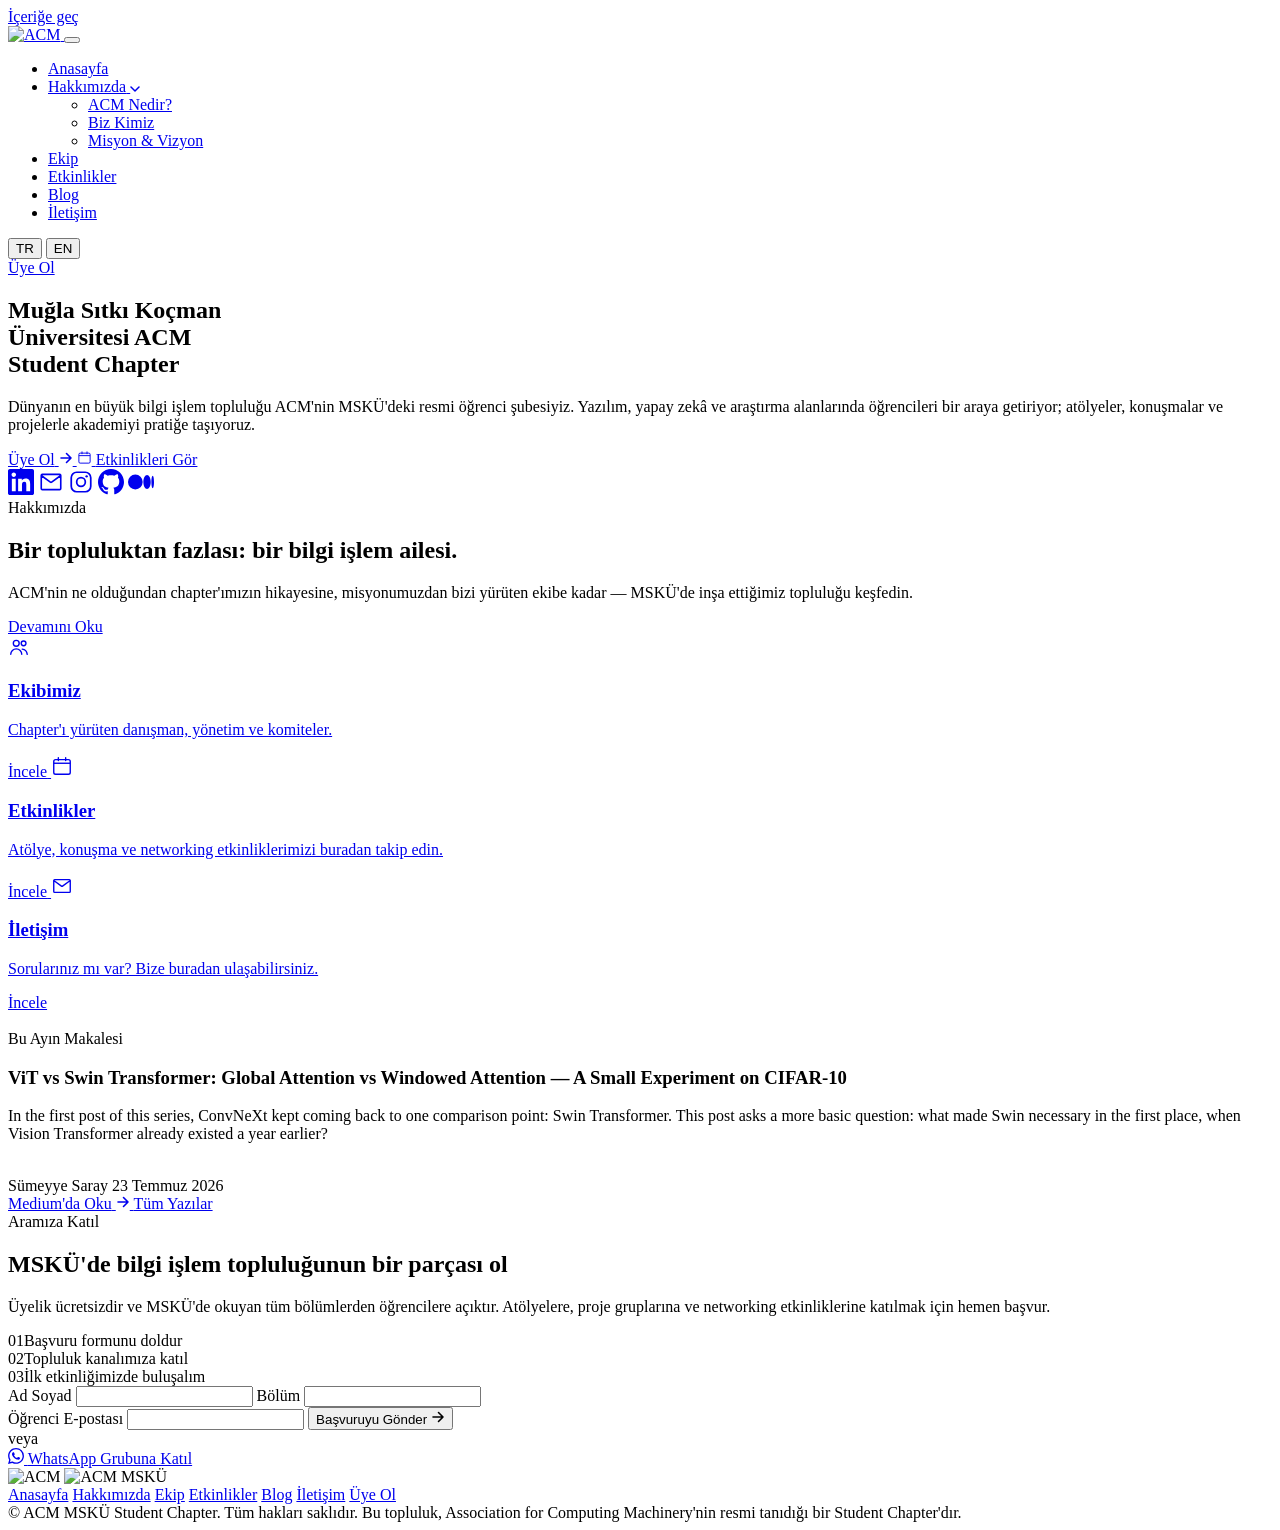
==== index.html @ 26bed5fa "repo moved to org account" ====
<!DOCTYPE html>
<html lang="tr">
<head>
<meta charset="UTF-8">
<meta name="viewport" content="width=device-width, initial-scale=1.0">
<title>ACM MSKÜ Student Chapter — Muğla Sıtkı Koçman Üniversitesi</title>
<meta name="description" content="ACM Muğla Sıtkı Koçman Üniversitesi Student Chapter — Association for Computing Machinery'nin MSKÜ'deki resmi öğrenci topluluğu. Etkinlikler, atölyeler ve kariyer fırsatları.">

<!-- Fontshare: Clash Display (başlıklar) -->
<link rel="preconnect" href="https://api.fontshare.com">
<link href="https://api.fontshare.com/v2/css?f[]=clash-display@500,600,700&display=swap" rel="stylesheet">

<!-- Google Fonts: Lexend (gövde metni / arayüz) -->
<link rel="preconnect" href="https://fonts.googleapis.com">
<link rel="preconnect" href="https://fonts.gstatic.com" crossorigin>
<link href="https://fonts.googleapis.com/css2?family=Lexend:wght@400;500;600;700;800&display=swap" rel="stylesheet">

<link rel="icon" href="assets/img/logo/acmshortcolour.svg" type="image/svg+xml">
<link rel="stylesheet" href="assets/css/style.css">
</head>
<body>

<a class="skip-link" href="#icerik" data-i18n="skip.link">İçeriğe geç</a>

<header class="nav" id="siteNav">
  <div class="nav-inner">
    <a href="index.html#anasayfa" class="brand" aria-label="ACM MSKÜ anasayfa">
      <img class="brand-logo" src="assets/img/logo/acmshortcolour.svg" alt="ACM">
    </a>

    <button class="nav-toggle" id="navToggle" aria-label="Menüyü aç/kapat" aria-expanded="false" aria-controls="navMenu">
      <span></span><span></span><span></span>
    </button>

    <nav class="nav-menu" id="navMenu">
      <ul>
        <li><a href="index.html#anasayfa" class="nav-link" data-i18n="nav.home">Anasayfa</a></li>
        <li class="has-dropdown">
          <a href="hakkimizda.html" class="nav-link"><span data-i18n="nav.about">Hakkımızda</span> <svg class="chev" width="10" height="6" viewBox="0 0 10 6" fill="none"><path d="M1 1L5 5L9 1" stroke="currentColor" stroke-width="1.5" stroke-linecap="round" stroke-linejoin="round"/></svg></a>
          <ul class="dropdown">
            <li><a href="hakkimizda.html#acm-nedir" data-i18n="nav.about.acm">ACM Nedir?</a></li>
            <li><a href="hakkimizda.html#biz-kimiz" data-i18n="nav.about.us">Biz Kimiz</a></li>
            <li><a href="hakkimizda.html#misyon-vizyon" data-i18n="nav.about.mv" data-i18n-html>Misyon &amp; Vizyon</a></li>
          </ul>
        </li>
        <li><a href="ekip.html" class="nav-link" data-i18n="nav.about.team">Ekip</a></li>
        <li><a href="etkinlikler.html" class="nav-link" data-i18n="nav.events">Etkinlikler</a></li>
        <li><a href="blog.html" class="nav-link" data-i18n="nav.blog">Blog</a></li>
        <li><a href="iletisim.html" class="nav-link" data-i18n="nav.contact">İletişim</a></li>
      </ul>
      <div class="lang-toggle" role="group" aria-label="Dil seçimi / Language">
        <button type="button" class="lang-btn is-active" data-lang="tr">TR</button>
        <button type="button" class="lang-btn" data-lang="en">EN</button>
      </div>
      <a href="index.html#uye-ol" class="btn btn-primary btn-nav" data-i18n="nav.join">Üye Ol</a>
    </nav>
  </div>
</header>

<main id="icerik">

  <!-- ============ ANASAYFA / HERO ============ -->
  <section id="anasayfa" class="hero">
    <div class="hero-inner">
      <h1 data-reveal data-i18n="hero.title" data-i18n-html>
        Muğla Sıtkı Koçman<br>
        Üniversitesi <span class="text-accent">ACM</span><br>
        Student Chapter
      </h1>
      <p class="hero-lead" data-reveal data-i18n="hero.lead">
        Dünyanın en büyük bilgi işlem topluluğu ACM'nin MSKÜ'deki resmi öğrenci şubesiyiz.
        Yazılım, yapay zekâ ve araştırma alanlarında öğrencileri bir araya getiriyor;
        atölyeler, konuşmalar ve projelerle akademiyi pratiğe taşıyoruz.
      </p>
      <div class="hero-actions" data-reveal>
        <a href="#uye-ol" class="btn btn-primary btn-lg">
          <span data-i18n="nav.join">Üye Ol</span>
          <svg width="14" height="14" viewBox="0 0 14 14" fill="none"><path d="M2 7H12M12 7L7.5 2.5M12 7L7.5 11.5" stroke="currentColor" stroke-width="1.6" stroke-linecap="round" stroke-linejoin="round"/></svg>
        </a>
        <a href="etkinlikler.html" class="btn btn-soft btn-lg">
          <svg width="15" height="15" viewBox="0 0 24 24" fill="none"><rect x="3" y="5" width="18" height="16" rx="2" stroke="currentColor" stroke-width="1.5"/><path d="M3 9H21" stroke="currentColor" stroke-width="1.5"/><path d="M8 3V6M16 3V6" stroke="currentColor" stroke-width="1.5" stroke-linecap="round"/></svg>
          <span data-i18n="hero.cta.events">Etkinlikleri Gör</span>
        </a>
      </div>
      <!-- TODO: gerçek sosyal medya / e-posta bağlantılarını girin -->
      <div class="hero-social" data-reveal>
        <a class="hero-social-link hero-social-link--linkedin" href="#" target="_blank" rel="noopener" data-i18n-aria="aria.linkedin" aria-label="LinkedIn"><svg width="26" height="26" viewBox="0 0 24 24" fill="currentColor"><path d="M20.447 20.452h-3.554v-5.569c0-1.328-.027-3.037-1.852-3.037-1.853 0-2.136 1.445-2.136 2.939v5.667H9.351V9h3.414v1.561h.046c.477-.9 1.637-1.85 3.37-1.85 3.601 0 4.267 2.37 4.267 5.455v6.286zM5.337 7.433c-1.144 0-2.063-.926-2.063-2.065 0-1.138.92-2.063 2.063-2.063 1.14 0 2.064.925 2.064 2.063 0 1.139-.925 2.065-2.064 2.065zm1.782 13.019H3.555V9h3.564v11.452zM22.225 0H1.771C.792 0 0 .774 0 1.729v20.542C0 23.227.792 24 1.771 24h20.451C23.2 24 24 23.227 24 22.271V1.729C24 .774 23.2 0 22.222 0h.003z"/></svg></a>
        <a class="hero-social-link hero-social-link--mail" href="mailto:acmmsku@mu.edu.tr" data-i18n-aria="aria.mail" aria-label="E-posta"><svg width="26" height="26" viewBox="0 0 24 24" fill="none"><path d="M3 6L11.4 12.1C11.7556 12.36 12.2444 12.36 12.6 12.1L21 6M4 5H20C20.5523 5 21 5.44772 21 6V18C21 18.5523 20.5523 19 20 19H4C3.44772 19 3 18.5523 3 18V6C3 5.44772 3.44772 5 4 5Z" stroke="currentColor" stroke-width="1.5" stroke-linecap="round" stroke-linejoin="round"/></svg></a>
        <a class="hero-social-link hero-social-link--instagram" href="#" target="_blank" rel="noopener" data-i18n-aria="aria.instagram" aria-label="Instagram"><svg width="26" height="26" viewBox="0 0 24 24" fill="none"><rect x="3" y="3" width="18" height="18" rx="5" stroke="currentColor" stroke-width="1.6"/><circle cx="12" cy="12" r="4" stroke="currentColor" stroke-width="1.6"/><circle cx="17.2" cy="6.8" r="1.1" fill="currentColor"/></svg></a>
        <a class="hero-social-link hero-social-link--github" href="#" target="_blank" rel="noopener" data-i18n-aria="aria.github" aria-label="GitHub"><svg width="26" height="26" viewBox="0 0 24 24" fill="currentColor"><path d="M12 0c-6.626 0-12 5.373-12 12 0 5.302 3.438 9.8 8.207 11.387.599.111.793-.261.793-.577v-2.234c-3.338.726-4.033-1.416-4.033-1.416-.546-1.387-1.333-1.756-1.333-1.756-1.089-.745.083-.729.083-.729 1.205.084 1.839 1.237 1.839 1.237 1.07 1.834 2.807 1.304 3.492.997.107-.775.418-1.305.762-1.604-2.665-.305-5.467-1.334-5.467-5.931 0-1.311.469-2.381 1.236-3.221-.124-.303-.535-1.524.117-3.176 0 0 1.008-.322 3.301 1.23.957-.266 1.983-.399 3.003-.404 1.02.005 2.047.138 3.006.404 2.291-1.552 3.297-1.23 3.297-1.23.653 1.653.242 2.874.118 3.176.77.84 1.235 1.911 1.235 3.221 0 4.609-2.807 5.624-5.479 5.921.43.372.823 1.102.823 2.222v3.293c0 .319.192.694.801.576 4.765-1.589 8.199-6.086 8.199-11.386 0-6.627-5.373-12-12-12z"/></svg></a>
        <a class="hero-social-link hero-social-link--medium" href="#" target="_blank" rel="noopener" data-i18n-aria="aria.medium" aria-label="Medium"><svg width="26" height="26" viewBox="0 0 24 24" fill="currentColor"><path d="M13.54 12a6.8 6.8 0 01-6.77 6.82A6.8 6.8 0 010 12a6.8 6.8 0 016.77-6.82A6.8 6.8 0 0113.54 12zM20.96 12c0 3.54-1.51 6.42-3.38 6.42-1.87 0-3.38-2.88-3.38-6.42s1.51-6.42 3.38-6.42 3.38 2.88 3.38 6.42zM24 12c0 3.17-.53 5.75-1.19 5.75-.66 0-1.19-2.58-1.19-5.75s.53-5.75 1.19-5.75c.66 0 1.19 2.58 1.19 5.75z"/></svg></a>
      </div>
    </div>
  </section>

  <!-- ============ HAKKIMIZDA — özet ============ -->
  <section class="section-intro">
    <span class="kicker" data-reveal data-i18n="about.kicker">Hakkımızda</span>
    <h2 data-reveal data-i18n="about.title" data-i18n-html>Bir topluluktan fazlası: <span class="text-accent">bir bilgi işlem ailesi.</span></h2>
    <p class="section-lead" data-reveal data-i18n="about.lead">
      ACM'nin ne olduğundan chapter'ımızın hikayesine, misyonumuzdan bizi yürüten ekibe kadar —
      MSKÜ'de inşa ettiğimiz topluluğu keşfedin.
    </p>
    <a href="hakkimizda.html" class="link-arrow" data-reveal data-i18n="about.cta">Devamını Oku</a>
  </section>

  <!-- ============ HIZLI BAĞLANTILAR ============ -->
  <section class="section quicklinks-section">
    <div class="quicklinks-grid">
      <a class="quicklink-card" href="ekip.html" data-reveal>
        <span class="quicklink-icon">
          <svg width="22" height="22" viewBox="0 0 24 24" fill="none"><circle cx="9" cy="8" r="3.2" stroke="currentColor" stroke-width="1.5"/><path d="M3 20c0-3.3 2.7-6 6-6s6 2.7 6 6" stroke="currentColor" stroke-width="1.5" stroke-linecap="round"/><circle cx="17" cy="8" r="2.6" stroke="currentColor" stroke-width="1.5"/><path d="M15.5 14.3c2.9.3 5.1 2.7 5.5 5.7" stroke="currentColor" stroke-width="1.5" stroke-linecap="round"/></svg>
        </span>
        <h3 data-i18n="team.title">Ekibimiz</h3>
        <p data-i18n="quick.team.body">Chapter'ı yürüten danışman, yönetim ve komiteler.</p>
        <span class="link-arrow" data-i18n="quick.more">İncele</span>
      </a>
      <a class="quicklink-card" href="etkinlikler.html" data-reveal>
        <span class="quicklink-icon">
          <svg width="22" height="22" viewBox="0 0 24 24" fill="none"><rect x="3" y="5" width="18" height="16" rx="2" stroke="currentColor" stroke-width="1.5"/><path d="M3 9H21" stroke="currentColor" stroke-width="1.5"/><path d="M8 3V6M16 3V6" stroke="currentColor" stroke-width="1.5" stroke-linecap="round"/></svg>
        </span>
        <h3 data-i18n="nav.events">Etkinlikler</h3>
        <p data-i18n="quick.events.body">Atölye, konuşma ve networking etkinliklerimizi buradan takip edin.</p>
        <span class="link-arrow" data-i18n="quick.more">İncele</span>
      </a>
      <a class="quicklink-card" href="iletisim.html" data-reveal>
        <span class="quicklink-icon">
          <svg width="22" height="22" viewBox="0 0 24 24" fill="none"><path d="M3 6L11.4 12.1C11.7556 12.36 12.2444 12.36 12.6 12.1L21 6M4 5H20C20.5523 5 21 5.44772 21 6V18C21 18.5523 20.5523 19 20 19H4C3.44772 19 3 18.5523 3 18V6C3 5.44772 3.44772 5 4 5Z" stroke="currentColor" stroke-width="1.5" stroke-linecap="round" stroke-linejoin="round"/></svg>
        </span>
        <h3 data-i18n="nav.contact">İletişim</h3>
        <p data-i18n="quick.contact.body">Sorularınız mı var? Bize buradan ulaşabilirsiniz.</p>
        <span class="link-arrow" data-i18n="quick.more">İncele</span>
      </a>
    </div>
  </section>

  <!-- ============ BU AYIN MAKALESİ ============ -->
  <section class="section featured-section">
    <div class="featured-card" data-reveal>
      <div class="featured-card-cover">
        <img src="assets/img/medium/sumeyye_vit.webp" alt="">
      </div>
      <div class="featured-card-body">
        <span class="kicker" data-i18n="featured.kicker">Bu Ayın Makalesi</span>
        <h3>ViT vs Swin Transformer: Global Attention vs Windowed Attention — A Small Experiment on CIFAR-10</h3>
        <p>
          In the first post of this series, ConvNeXt kept coming back to one comparison point: Swin
          Transformer. This post asks a more basic question: what made Swin necessary in the first
          place, when Vision Transformer already existed a year earlier?
        </p>
        <div class="blog-card-meta">
          <img class="blog-card-avatar" src="assets/img/board/sumeyye.jpeg" alt="">
          <div class="blog-card-meta-text">
            <span class="blog-card-author">Sümeyye Saray</span>
            <span class="blog-card-date">23 Temmuz 2026</span>
          </div>
        </div>
      </div>
      <div class="featured-card-actions">
        <a href="https://medium.com/@sumeyyesaray478/vit-vs-swin-transformer-global-attention-vs-windowed-attention-a-small-experiment-on-cifar-10-1e149b57029a" class="btn btn-soft" target="_blank" rel="noopener">
          <span data-i18n="featured.cta">Medium'da Oku</span>
          <svg width="14" height="14" viewBox="0 0 14 14" fill="none"><path d="M2 7H12M12 7L7.5 2.5M12 7L7.5 11.5" stroke="currentColor" stroke-width="1.6" stroke-linecap="round" stroke-linejoin="round"/></svg>
        </a>
        <a href="blog.html" class="link-arrow" data-i18n="featured.allPosts">Tüm Yazılar</a>
      </div>
    </div>
  </section>

  <!-- ============ ÜYE OL ============ -->
  <section id="uye-ol" class="section join">
    <div class="join-inner" data-reveal>
      <span class="kicker kicker--onblue kicker--center" data-i18n="join.kicker">Aramıza Katıl</span>
      <h2 data-i18n="join.title">MSKÜ'de bilgi işlem topluluğunun bir parçası ol</h2>
      <p data-i18n="join.lead">
        Üyelik ücretsizdir ve MSKÜ'de okuyan tüm bölümlerden öğrencilere açıktır. Atölyelere,
        proje gruplarına ve networking etkinliklerine katılmak için hemen başvur.
      </p>
      <div class="join-steps">
        <div class="join-step"><span class="join-step-num">01</span><span data-i18n="join.step1">Başvuru formunu doldur</span></div>
        <div class="join-step"><span class="join-step-num">02</span><span data-i18n="join.step2">Topluluk kanalımıza katıl</span></div>
        <div class="join-step"><span class="join-step-num">03</span><span data-i18n="join.step3">İlk etkinliğimizde buluşalım</span></div>
      </div>

      <!-- TODO: formsubmit.co hedef e-postasını gerçek adresle değiştirin. İlk gönderimde FormSubmit o adrese
           bir onay e-postası gönderir; onaylanmadan form teslimatları çalışmaz. -->
      <form class="join-form" action="https://formsubmit.co/acmmsku@mu.edu.tr" method="POST">
        <input type="hidden" name="_subject" value="Yeni Üyelik Başvurusu — ACM MSKÜ">
        <input type="hidden" name="_template" value="table">
        <input type="hidden" name="_captcha" value="false">
        <div class="join-form-row">
          <label>
            <span data-i18n="join.form.name">Ad Soyad</span>
            <input type="text" name="Ad Soyad" required>
          </label>
          <label>
            <span data-i18n="join.form.dept">Bölüm</span>
            <input type="text" name="Bölüm" required>
          </label>
        </div>
        <label>
          <span data-i18n="join.form.email">Öğrenci E-postası</span>
          <input type="email" name="E-posta" required>
        </label>
        <button type="submit" class="btn btn-onblue">
          <span data-i18n="join.form.submit">Başvuruyu Gönder</span>
          <svg width="14" height="14" viewBox="0 0 14 14" fill="none"><path d="M2 7H12M12 7L7.5 2.5M12 7L7.5 11.5" stroke="currentColor" stroke-width="1.6" stroke-linecap="round" stroke-linejoin="round"/></svg>
        </button>
      </form>

      <div class="join-divider"><span data-i18n="join.or">veya</span></div>

      <!-- TODO: WhatsApp grup davet linkini güncelleyin -->
      <a href="#" class="btn btn-outline-onblue" target="_blank" rel="noopener">
        <svg width="16" height="16" viewBox="0 0 24 24" fill="currentColor"><path d="M17.472 14.382c-.297-.149-1.758-.867-2.03-.967-.273-.099-.471-.148-.67.15-.197.297-.767.966-.94 1.164-.173.199-.347.223-.644.075-.297-.15-1.255-.463-2.39-1.475-.883-.788-1.48-1.761-1.653-2.059-.173-.297-.018-.458.13-.606.134-.133.298-.347.446-.52.149-.174.198-.298.298-.497.099-.198.05-.371-.025-.52-.075-.149-.669-1.612-.916-2.207-.242-.579-.487-.5-.669-.51-.173-.008-.371-.01-.57-.01-.198 0-.52.074-.792.372-.272.297-1.04 1.016-1.04 2.479 0 1.462 1.065 2.875 1.213 3.074.149.198 2.096 3.2 5.077 4.487.709.306 1.262.489 1.694.625.712.227 1.36.195 1.871.118.571-.085 1.758-.719 2.006-1.413.248-.694.248-1.289.173-1.413-.074-.124-.272-.198-.57-.347m-5.421 7.403h-.004a9.87 9.87 0 01-5.031-1.378l-.361-.214-3.741.982.998-3.648-.235-.374a9.86 9.86 0 01-1.51-5.26c.001-5.45 4.436-9.884 9.888-9.884 2.64 0 5.122 1.03 6.988 2.898a9.825 9.825 0 012.893 6.994c-.003 5.45-4.437 9.884-9.885 9.884m8.413-18.297A11.815 11.815 0 0012.05 0C5.495 0 .16 5.335.157 11.892c0 2.096.547 4.142 1.588 5.945L.057 24l6.305-1.654a11.882 11.882 0 005.683 1.448h.005c6.554 0 11.89-5.335 11.893-11.893a11.821 11.821 0 00-3.48-8.413"/></svg>
        <span data-i18n="join.whatsapp">WhatsApp Grubuna Katıl</span>
      </a>
    </div>
  </section>

</main>

<footer class="site-footer">
  <div class="footer-inner">
    <div class="footer-brand">
      <img class="footer-logo-acm" src="assets/img/logo/acm-logo.png" alt="ACM">
      <span class="footer-divider" aria-hidden="true"></span>
      <img class="footer-logo" src="assets/img/logo/acmlongcolour.svg" alt="ACM MSKÜ">
    </div>
    <nav class="footer-links" aria-label="Alt bilgi bağlantıları">
      <a href="index.html#anasayfa" data-i18n="nav.home">Anasayfa</a>
      <a href="hakkimizda.html" data-i18n="nav.about">Hakkımızda</a>
      <a href="ekip.html" data-i18n="nav.about.team">Ekip</a>
      <a href="etkinlikler.html" data-i18n="nav.events">Etkinlikler</a>
      <a href="blog.html" data-i18n="nav.blog">Blog</a>
      <a href="iletisim.html" data-i18n="nav.contact">İletişim</a>
      <a href="index.html#uye-ol" data-i18n="nav.join">Üye Ol</a>
    </nav>
  </div>
  <div class="footer-bottom">
    <span>© <span id="year"></span> ACM MSKÜ Student Chapter. <span data-i18n="footer.rights">Tüm hakları saklıdır.</span></span>
    <span data-i18n="footer.recognized">Bu topluluk, Association for Computing Machinery'nin resmi tanıdığı bir Student Chapter'dır.</span>
  </div>
</footer>

<script src="assets/js/main.js"></script>
</body>
</html>
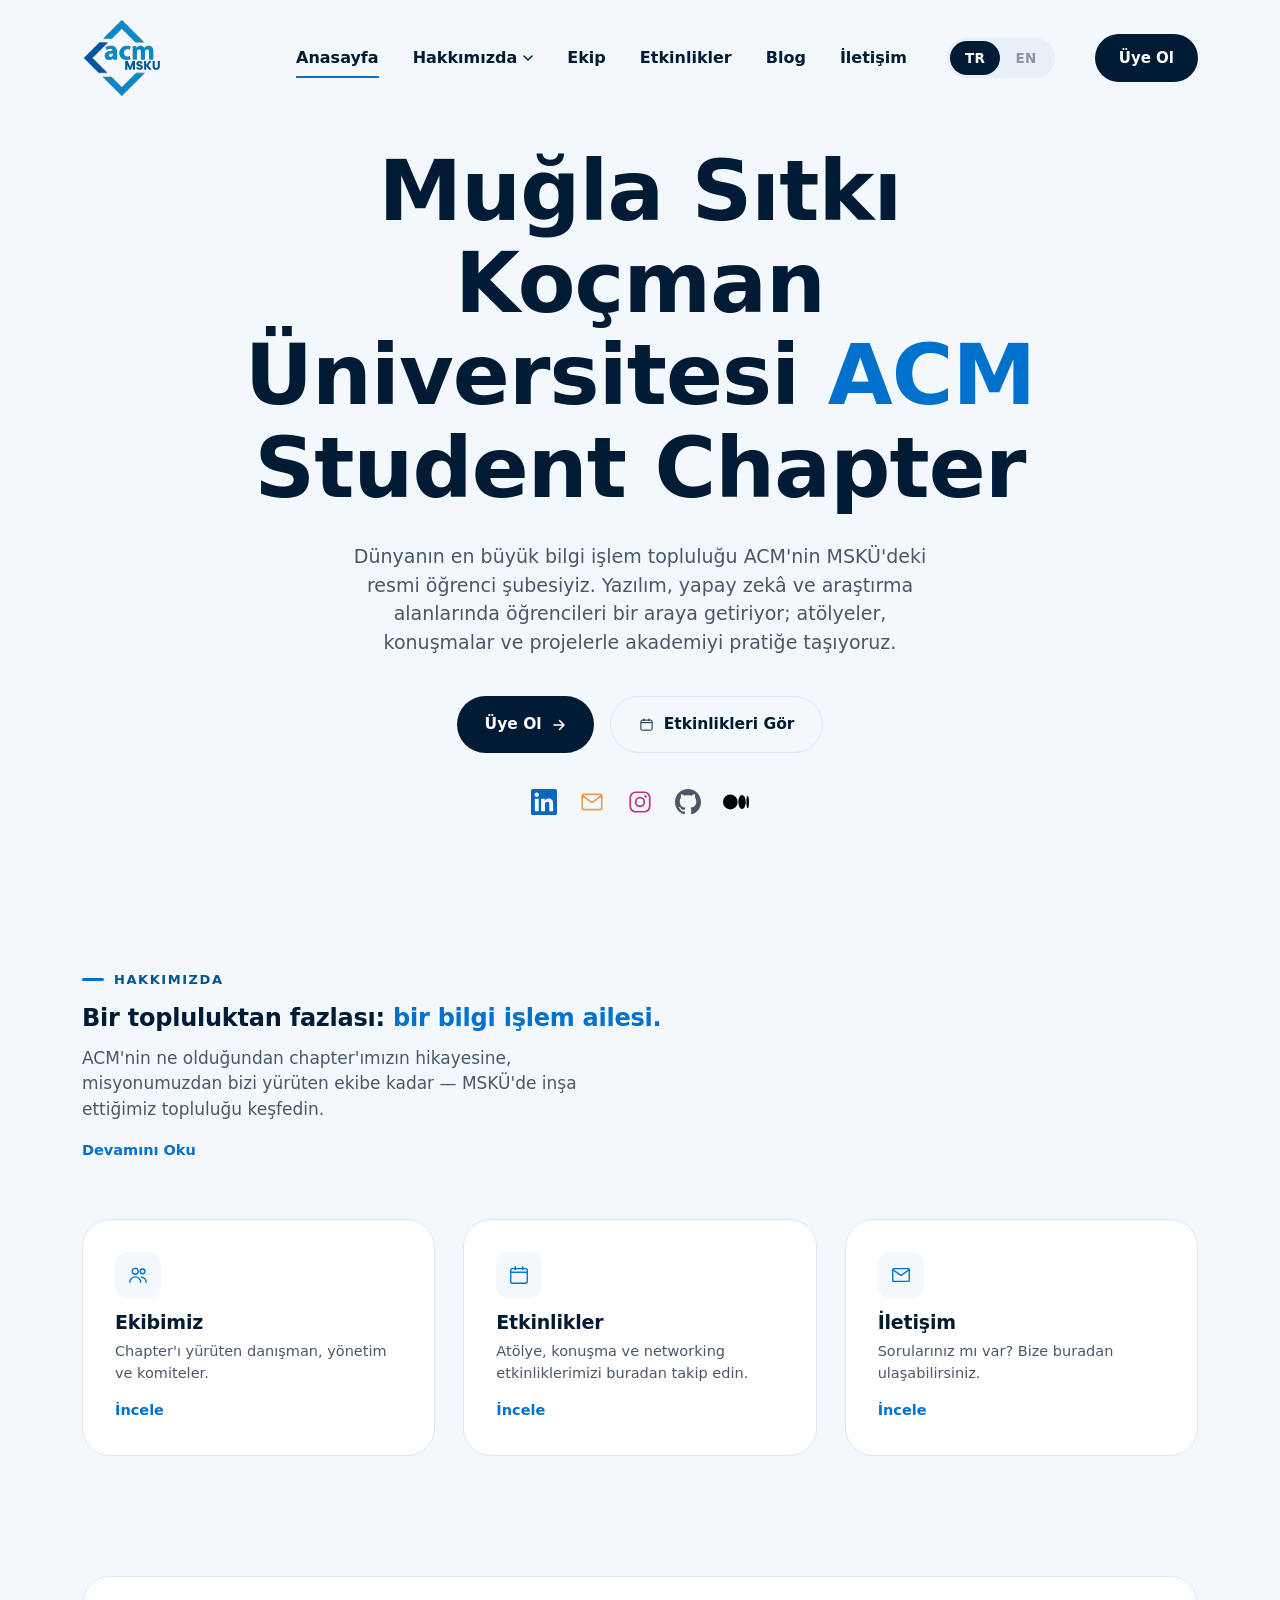
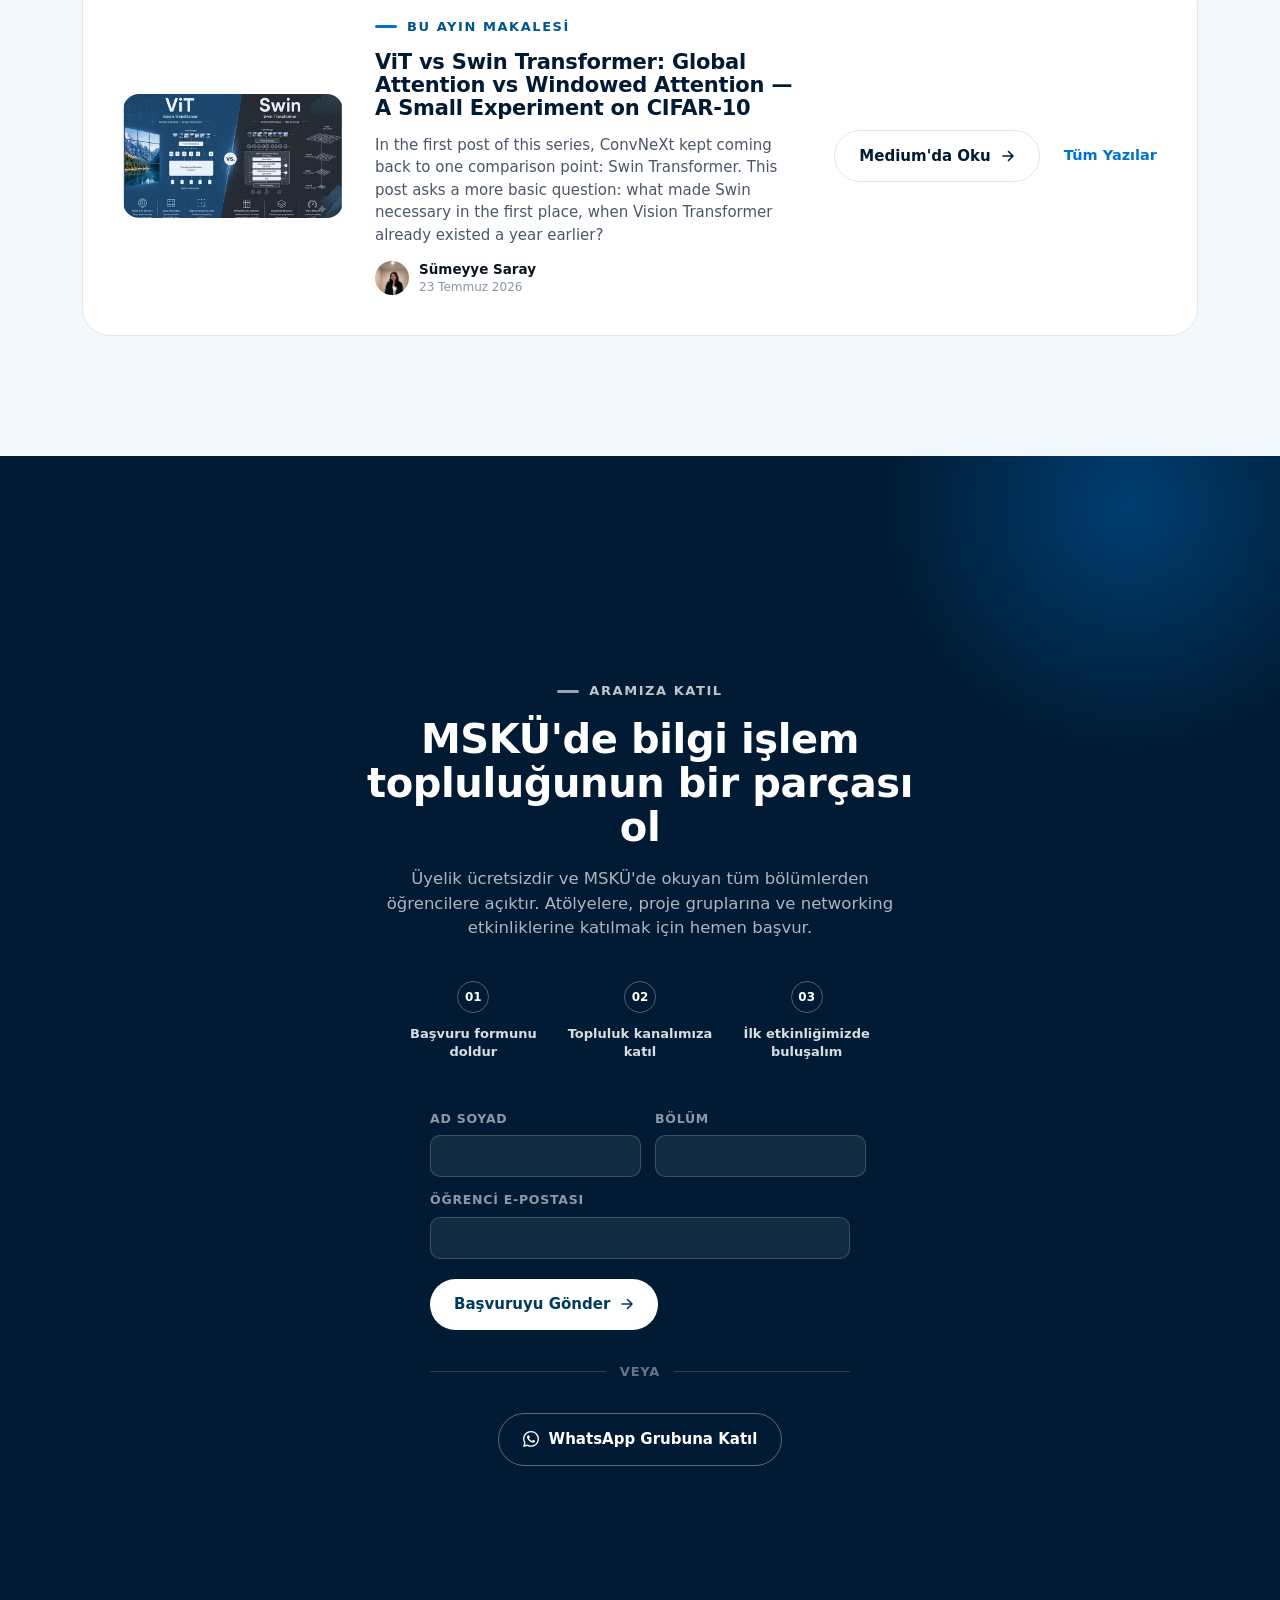
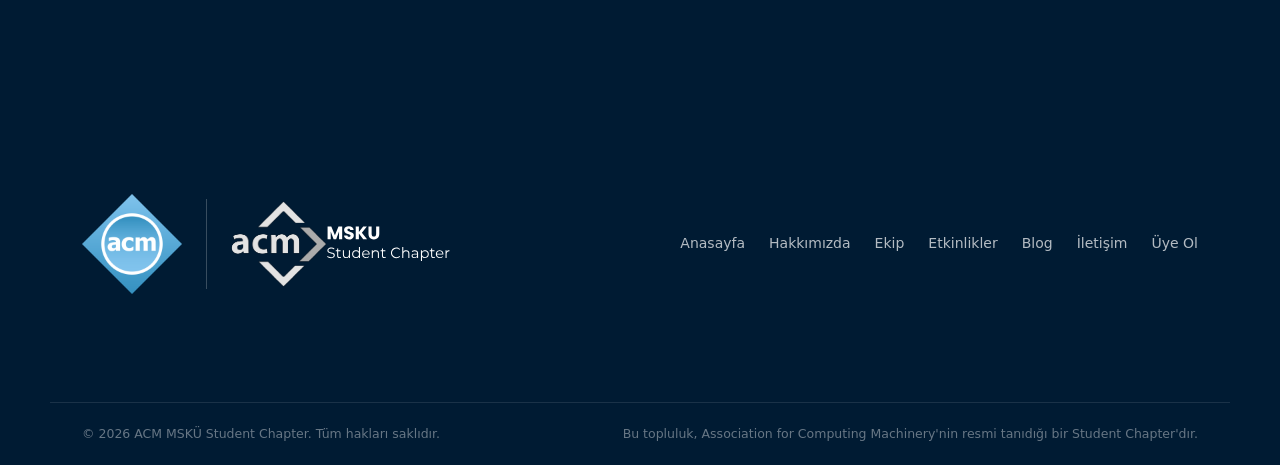
==== commit f891473a: "footer logo changed." ====
--- a/index.html
+++ b/index.html
@@ -224,7 +224,7 @@
     <div class="footer-brand">
       <img class="footer-logo-acm" src="assets/img/logo/acm-logo.png" alt="ACM">
       <span class="footer-divider" aria-hidden="true"></span>
-      <img class="footer-logo" src="assets/img/logo/acmlongcolour.svg" alt="ACM MSKÜ">
+      <img class="footer-logo" src="assets/img/logo/acmlongwhite.svg" alt="ACM MSKÜ">
     </div>
     <nav class="footer-links" aria-label="Alt bilgi bağlantıları">
       <a href="index.html#anasayfa" data-i18n="nav.home">Anasayfa</a>
--- a/assets/css/style.css
+++ b/assets/css/style.css
@@ -0,0 +1,648 @@
+/* ==========================================================================
+   ACM MSKÜ Student Chapter — Design System
+   ========================================================================== */
+
+:root {
+  /* ACM-inspired blues, on an off-white base */
+  --blue-900: #001B33;
+  --blue-800: #00294A;
+  --blue-700: #003B5C;
+  --blue-600: #00558C;
+  --blue-500: #0072CE;   /* primary */
+  --blue-400: #2B93E0;
+  --blue-100: #E3F1FB;
+  --blue-50:  #F2F8FC;
+
+  --ink:      #0B1420;
+  --ink-soft: #4B5768;
+  --ink-faint:#8896A6;
+  --bg-page:  #F2F8FC;   /* kırık mavi zemin */
+  --paper:    #FFFFFF;   /* kartlar */
+  --line:     #DCE7EF;
+  --line-soft:#E7F0F6;
+
+  --font-display: 'Clash Display', 'Lexend', system-ui, sans-serif;
+  --font-body: 'Lexend', system-ui, -apple-system, sans-serif;
+
+  --radius-sm: 10px;
+  --radius-md: 16px;
+  --radius-lg: 28px;
+
+  --shadow-sm: 0 1px 2px rgba(0, 27, 51, 0.05);
+  --shadow-md: 0 16px 40px -20px rgba(0, 27, 51, 0.28);
+  --shadow-lg: 0 30px 70px -30px rgba(0, 27, 51, 0.35);
+
+  --ease: cubic-bezier(.22, 1, .36, 1);
+  --container: 1180px;
+}
+
+/* ---------- Reset ---------- */
+* { box-sizing: border-box; }
+html { scroll-behavior: smooth; }
+body, h1, h2, h3, h4, p, ul, figure { margin: 0; padding: 0; }
+ul { list-style: none; }
+img { max-width: 100%; display: block; }
+a { color: inherit; text-decoration: none; }
+button { font: inherit; background: none; border: none; cursor: pointer; }
+
+body {
+  font-family: var(--font-body);
+  color: var(--ink);
+  background: var(--bg-page);
+  -webkit-font-smoothing: antialiased;
+  line-height: 1.5;
+  min-height: 100vh;
+  display: flex;
+  flex-direction: column;
+}
+/* Sticky footer: keeps the footer pinned to the bottom of the viewport on short pages */
+main { flex: 1 0 auto; }
+.site-footer { flex-shrink: 0; }
+
+h1, h2, h3, h4 {
+  font-family: var(--font-display);
+  font-weight: 600;
+  color: var(--blue-900);
+  letter-spacing: -0.01em;
+  line-height: 1.1;
+}
+
+.skip-link {
+  position: absolute; left: -999px; top: 0;
+  background: var(--blue-500); color: #fff; padding: 10px 16px; z-index: 999;
+  border-radius: 0 0 8px 0;
+}
+.skip-link:focus { left: 0; }
+
+/* ---------- Layout helpers ---------- */
+.section {
+  max-width: var(--container);
+  margin: 0 auto;
+  padding: 120px 32px;
+}
+.section--tint { background: var(--blue-50); max-width: none; }
+/* Used when a .section is the first element on a page (must clear the fixed navbar) */
+.section--top { padding-top: 150px; }
+.section--tint > * { max-width: var(--container); margin-left: auto; margin-right: auto; }
+
+.section-intro {
+  max-width: var(--container);
+  margin: 0 auto;
+  padding: 64px 32px 0;
+}
+/* Used when a section-intro is the first element on a page (must clear the fixed navbar) */
+.section-intro--top { padding-top: 150px; }
+
+/* ---------- Homepage quicklinks ---------- */
+.quicklinks-section { padding-top: 56px; }
+.quicklinks-grid { display: grid; grid-template-columns: repeat(3, 1fr); gap: 28px; }
+.quicklink-card {
+  display: flex; flex-direction: column; align-items: flex-start; gap: 8px;
+  background: var(--paper); border: 1px solid var(--line); border-radius: var(--radius-lg);
+  padding: 32px; transition: all .3s var(--ease);
+}
+.quicklink-card:hover { border-color: var(--blue-400); box-shadow: var(--shadow-md); transform: translateY(-4px); }
+.quicklink-icon {
+  width: 46px; height: 46px; border-radius: 12px; background: var(--blue-50);
+  color: var(--blue-500); display: flex; align-items: center; justify-content: center;
+  margin-bottom: 6px;
+}
+.quicklink-card h3 { font-size: 19px; }
+.quicklink-card p { font-size: 14.5px; color: var(--ink-soft); margin-bottom: 4px; }
+.quicklink-card .link-arrow { margin-top: 4px; pointer-events: none; }
+.quicklink-card:hover .link-arrow { border-color: var(--blue-500); }
+
+/* ---------- Homepage featured article (Medium) ---------- */
+.featured-section { padding-top: 0; }
+.featured-card {
+  display: flex; align-items: center; gap: 32px; flex-wrap: wrap;
+  background: var(--paper); border: 1px solid var(--line); border-radius: var(--radius-lg);
+  padding: 40px;
+}
+.featured-card-cover {
+  width: 220px; aspect-ratio: 16 / 9; border-radius: var(--radius-md); overflow: hidden;
+  background: var(--blue-50); flex-shrink: 0;
+}
+.featured-card-cover img { width: 100%; height: 100%; object-fit: cover; display: block; }
+.featured-card-body { flex: 1 1 320px; display: flex; flex-direction: column; gap: 14px; }
+.featured-card-body .kicker { margin-bottom: 0; }
+.featured-card-body h3 { font-size: 21px; }
+.featured-card-body p { font-size: 15px; color: var(--ink-soft); }
+.featured-card-actions { display: flex; align-items: center; gap: 24px; flex-wrap: wrap; }
+.featured-card-actions .link-arrow { margin-top: 0; }
+
+.section-head { max-width: 680px; margin-bottom: 56px; }
+.section-head--solo { max-width: none; margin: 0 auto 40px; text-align: center; }
+.section-title-solo { font-size: clamp(34px, 4.4vw, 52px); }
+.section-lead {
+  margin-top: 14px; font-size: 17px; color: var(--ink-soft); max-width: 560px;
+}
+.section-lead--left { max-width: 680px; }
+
+/* Section label — replaces old numbered pill + dot eyebrow */
+.kicker {
+  display: inline-flex; align-items: center; gap: 10px;
+  font-weight: 700; font-size: 13px;
+  text-transform: uppercase; letter-spacing: 0.12em; color: var(--blue-600);
+  margin-bottom: 16px;
+}
+.kicker::before {
+  content: ''; width: 22px; height: 3px; border-radius: 2px;
+  background: var(--blue-500); flex-shrink: 0;
+}
+.kicker--onblue { color: rgba(255,255,255,0.75); }
+.kicker--onblue::before { background: rgba(255,255,255,0.6); }
+.kicker--center { justify-content: center; }
+
+.text-accent { color: var(--blue-500); }
+
+/* ---------- Buttons ---------- */
+.btn {
+  display: inline-flex; align-items: center; gap: 10px;
+  font-weight: 600; font-size: 15px; padding: 14px 24px;
+  border-radius: 100px; transition: all .35s var(--ease);
+  white-space: nowrap;
+}
+.btn svg { transition: transform .35s var(--ease); }
+.btn:hover svg { transform: translateX(3px); }
+
+.btn-primary { background: var(--blue-900); color: #fff; }
+.btn-primary:hover { background: var(--blue-700); }
+
+.btn-soft { background: transparent; color: var(--blue-900); border: 1.5px solid var(--line); }
+.btn-soft:hover { border-color: var(--blue-900); }
+
+.btn-onblue { background: #fff; color: var(--blue-700); }
+.btn-onblue:hover { background: var(--blue-100); }
+
+.btn-outline-onblue { background: transparent; color: #fff; border: 1.5px solid rgba(255,255,255,0.35); }
+.btn-outline-onblue:hover { border-color: #fff; background: rgba(255,255,255,0.06); }
+
+.btn-nav { padding: 13px 24px; font-size: 15px; }
+.btn-lg { padding: 16px 28px; font-size: 15.5px; }
+
+.link-arrow {
+  display: inline-flex; align-items: center; gap: 6px; margin-top: 18px;
+  font-weight: 600; color: var(--blue-500); font-size: 14.5px;
+  border-bottom: 1.5px solid transparent; transition: border-color .3s var(--ease);
+}
+.link-arrow:hover { border-color: var(--blue-500); }
+
+/* ==========================================================================
+   NAVBAR
+   ========================================================================== */
+.nav {
+  position: fixed; top: 0; left: 0; right: 0; z-index: 100;
+  padding: 18px 0; transition: all .4s var(--ease);
+}
+.nav.is-scrolled {
+  padding: 12px 0; background: rgba(250,249,246,0.86); backdrop-filter: blur(14px);
+  border-bottom: 1px solid var(--line-soft); box-shadow: 0 4px 24px -12px rgba(0,27,51,0.12);
+}
+.nav-inner {
+  max-width: var(--container); margin: 0 auto; padding: 0 32px;
+  display: flex; align-items: center; justify-content: space-between;
+}
+
+.brand { display: flex; align-items: center; }
+.brand-logo { height: 80px; width: auto; transition: height .3s var(--ease); }
+.nav.is-scrolled .brand-logo { height: 64px; }
+
+.nav-toggle {
+  display: none; flex-direction: column; gap: 5px; padding: 8px; z-index: 110;
+}
+.nav-toggle span { width: 22px; height: 2px; background: var(--blue-900); border-radius: 2px; transition: all .3s var(--ease); }
+
+.nav-menu { display: flex; align-items: center; gap: 40px; }
+.nav-menu > ul { display: flex; align-items: center; gap: 34px; }
+
+.nav-link {
+  display: inline-flex; align-items: center; gap: 6px;
+  font-size: 16px; font-weight: 600; color: var(--blue-900);
+  padding: 6px 0; position: relative;
+}
+.nav-link::after {
+  content: ''; position: absolute; left: 0; bottom: -2px; width: 0; height: 2px;
+  background: var(--blue-500); transition: width .3s var(--ease);
+}
+.nav-link:hover::after, .nav-link.is-active::after { width: 100%; }
+.nav-link .chev { transition: transform .3s var(--ease); }
+
+.has-dropdown { position: relative; }
+.has-dropdown:hover .chev { transform: rotate(180deg); }
+.dropdown {
+  position: absolute; top: calc(100% + 18px); left: -18px; min-width: 220px;
+  background: #fff; border: 1px solid var(--line); border-radius: var(--radius-md);
+  box-shadow: var(--shadow-md); padding: 10px;
+  opacity: 0; visibility: hidden; transform: translateY(8px);
+  transition: all .3s var(--ease);
+}
+.has-dropdown:hover .dropdown,
+.has-dropdown:focus-within .dropdown { opacity: 1; visibility: visible; transform: translateY(0); }
+.dropdown a {
+  display: block; padding: 11px 16px; border-radius: 10px; font-size: 15px; font-weight: 500;
+  color: var(--ink-soft); transition: all .2s var(--ease);
+}
+.dropdown a:hover { background: var(--blue-50); color: var(--blue-600); }
+
+.lang-toggle {
+  display: flex; align-items: center; background: var(--line-soft);
+  border-radius: 100px; padding: 3px;
+}
+.lang-btn {
+  padding: 7px 15px; border-radius: 100px; font-size: 13.5px; font-weight: 700;
+  letter-spacing: 0.03em; color: var(--ink-faint); transition: all .2s var(--ease);
+}
+.lang-btn.is-active { background: var(--blue-900); color: #fff; }
+
+/* ==========================================================================
+   HERO
+   ========================================================================== */
+.hero {
+  max-width: var(--container); margin: 0 auto;
+  min-height: 100vh; box-sizing: border-box;
+  padding: 140px 32px 80px;
+  display: flex; flex-direction: column; justify-content: center; align-items: center;
+  text-align: center;
+}
+.hero-inner { max-width: 820px; display: flex; flex-direction: column; align-items: center; }
+.hero h1 {
+  font-size: clamp(44px, 7.5vw, 84px); margin-bottom: 28px;
+}
+.hero-lead {
+  font-size: 19px; color: var(--ink-soft); max-width: 580px; margin-bottom: 40px;
+}
+.hero-actions { display: flex; gap: 16px; flex-wrap: wrap; justify-content: center; }
+
+.hero-social { display: flex; gap: 22px; align-items: center; justify-content: center; margin-top: 36px; }
+.hero-social-link {
+  display: flex; color: var(--ink-soft);
+  transition: transform .25s var(--ease), opacity .25s var(--ease);
+}
+.hero-social-link:hover { transform: translateY(-3px); opacity: .75; }
+.hero-social-link--linkedin { color: #0A66C2; }
+.hero-social-link--mail { color: #F2994A; }
+.hero-social-link--instagram { color: #C13584; }
+.hero-social-link--github { color: var(--ink-soft); }
+.hero-social-link--medium { color: #000; }
+
+/* ==========================================================================
+   ACM NEDİR — canlı, koyu bant
+   ========================================================================== */
+.acm-band {
+  max-width: none; background: var(--blue-900); position: relative; overflow: hidden;
+  padding: 0;
+}
+.acm-band-inner {
+  max-width: var(--container); margin: 0 auto; padding: 120px 32px 64px;
+  display: grid; grid-template-columns: 1.35fr 0.65fr; gap: 40px; align-items: center;
+  position: relative;
+}
+.acm-band-text h2 {
+  color: #fff; font-size: clamp(28px, 3.4vw, 38px); margin-bottom: 22px; max-width: 560px;
+}
+.acm-band-text p { color: rgba(255,255,255,0.62); font-size: 16px; margin-bottom: 16px; max-width: 560px; }
+.acm-band-text p:last-child { margin-bottom: 0; }
+
+.acm-logo-wrap {
+  justify-self: end; position: relative;
+  width: clamp(140px, 16vw, 220px); aspect-ratio: 1 / 1;
+  display: flex; align-items: center; justify-content: center;
+}
+.acm-logo-wrap::before {
+  content: ''; position: absolute; inset: -30%; border-radius: 50%;
+  background: radial-gradient(circle, rgba(0,114,206,0.35), transparent 70%);
+  pointer-events: none;
+}
+.acm-logo { position: relative; width: 100%; height: 100%; object-fit: contain; filter: drop-shadow(0 20px 40px rgba(0,0,0,0.35)); }
+
+.acm-stats {
+  max-width: var(--container); margin: 0 auto; padding: 40px 32px 100px;
+  display: flex; gap: 56px; flex-wrap: wrap;
+  border-top: 1px solid rgba(255,255,255,0.12);
+}
+.acm-stat { display: flex; flex-direction: column; gap: 6px; }
+.acm-stat-num { font-family: var(--font-display); font-size: 34px; font-weight: 600; color: #fff; }
+.acm-stat-label { font-size: 12.5px; color: rgba(255,255,255,0.55); text-transform: uppercase; letter-spacing: 0.08em; }
+
+/* ==========================================================================
+   SPLIT SECTIONS (Biz Kimiz)
+   ========================================================================== */
+.split {
+  display: grid; grid-template-columns: 1.1fr 0.9fr; column-gap: 72px; row-gap: 0;
+  grid-template-areas: "heading visual" "body visual";
+  align-items: center;
+}
+.split.reverse { grid-template-areas: "visual heading" "visual body"; }
+.split-heading { grid-area: heading; }
+.split-body { grid-area: body; }
+.split-visual { grid-area: visual; }
+
+.split-heading h2 { font-size: clamp(28px, 3.4vw, 38px); margin-bottom: 0; }
+.split-body { color: var(--ink-soft); font-size: 16px; margin-top: 20px; }
+.split-body p { margin-bottom: 16px; }
+.split-body p:last-child { margin-bottom: 0; }
+
+.chapter-vitals { display: grid; grid-template-columns: repeat(auto-fit, minmax(140px, 1fr)); gap: 12px; margin-top: 24px; }
+.chapter-vitals-item { background: var(--paper); border: 1px solid var(--line); border-radius: var(--radius-md); padding: 14px 16px; }
+.chapter-vitals-label { display: block; font-size: 11px; font-weight: 700; text-transform: uppercase; letter-spacing: 0.08em; color: var(--ink-faint); margin-bottom: 4px; }
+.chapter-vitals-value { font-size: 15px; font-weight: 600; color: var(--ink); }
+
+.team-photo-frame {
+  position: relative; width: 100%; aspect-ratio: 4 / 5;
+  border-radius: var(--radius-lg); overflow: hidden;
+  background: var(--blue-50); border: 1.5px dashed var(--line);
+}
+.team-photo-fallback {
+  position: absolute; inset: 0; display: flex; flex-direction: column;
+  align-items: center; justify-content: center; gap: 12px;
+  color: var(--blue-400); text-align: center; padding: 24px;
+}
+.team-photo-fallback span { font-size: 14px; font-weight: 600; color: var(--ink-faint); }
+.team-photo-frame img { position: absolute; inset: 0; width: 100%; height: 100%; object-fit: cover; }
+
+/* ==========================================================================
+   MISSION / VISION
+   ========================================================================== */
+.mv-grid { display: grid; grid-template-columns: 1fr 1fr; gap: 28px; }
+.mv-card {
+  background: var(--paper); border: 1px solid var(--line); border-radius: var(--radius-lg);
+  padding: 40px; transition: all .35s var(--ease);
+}
+.mv-card:hover { border-color: var(--blue-400); box-shadow: var(--shadow-md); transform: translateY(-4px); }
+.mv-num { font-family: var(--font-display); font-size: 13px; color: var(--blue-500); text-transform: uppercase; letter-spacing: 0.12em; font-weight: 700; }
+.mv-card h3 { font-size: 24px; margin: 14px 0 14px; }
+.mv-card p { color: var(--ink-soft); font-size: 15.5px; }
+
+/* ==========================================================================
+   BOARD — danışman kartı + kişi kartları
+   ========================================================================== */
+.tiny-label { display: block; font-size: 12px; font-weight: 700; text-transform: uppercase; letter-spacing: 0.1em; color: var(--blue-400); margin-bottom: 8px; }
+
+.sponsor-card {
+  display: flex; gap: 40px;
+  background: var(--paper); border: 1px solid var(--line); border-radius: var(--radius-lg);
+  padding: 36px; margin-bottom: 36px; box-shadow: var(--shadow-sm);
+}
+.sponsor-photo {
+  position: relative; width: 210px; aspect-ratio: 4 / 5; flex-shrink: 0;
+  border-radius: var(--radius-md); overflow: hidden;
+  background: linear-gradient(135deg, var(--blue-500), var(--blue-900));
+}
+.sponsor-photo .initials {
+  position: absolute; inset: 0; display: flex; align-items: center; justify-content: center;
+  font-family: var(--font-display); font-weight: 600; font-size: 44px; color: rgba(255,255,255,0.9);
+}
+.sponsor-photo img { position: absolute; inset: 0; width: 100%; height: 100%; object-fit: cover; }
+
+.sponsor-body { display: flex; flex-wrap: wrap; gap: 36px; flex: 1; }
+.sponsor-main { flex: 1 1 240px; }
+.sponsor-name { font-size: 24px; margin: 0 0 4px; }
+.sponsor-main .person-role { display: block; margin-bottom: 4px; color: var(--blue-600); }
+.sponsor-main .person-links { margin-top: 16px; padding-top: 0; border-top: none; }
+
+.sponsor-focus { flex: 1 1 260px; padding-left: 36px; border-left: 1px solid var(--line); }
+.sponsor-focus p { font-size: 14.5px; color: var(--ink-soft); line-height: 1.6; margin-top: 4px; }
+
+/* Brand-colored icon links (LinkedIn / mail / GitHub / Medium) — bare icons, no box */
+.person-links a.person-link--linkedin { color: #0A66C2; }
+.person-links a.person-link--mail { color: #F2994A; }
+.person-links a.person-link--github { color: rgba(255,255,255,0.85); }
+.person-links a.person-link--medium { color: rgba(255,255,255,0.85); }
+.sponsor-main .person-links a.person-link--github { color: var(--ink-soft); }
+.sponsor-main .person-links a.person-link--medium { color: var(--ink-soft); }
+
+.people-grid {
+  display: grid; grid-template-columns: repeat(auto-fit, minmax(280px, 340px));
+  justify-content: center; gap: 30px; margin-bottom: 30px;
+}
+.people-grid:last-child { margin-bottom: 0; }
+
+.person-card {
+  border-radius: var(--radius-lg); overflow: hidden;
+  background: var(--blue-900); box-shadow: var(--shadow-sm);
+  transition: transform .35s var(--ease), box-shadow .35s var(--ease);
+}
+.person-card:hover { transform: translateY(-5px); box-shadow: var(--shadow-md); }
+
+.person-photo {
+  position: relative; width: 100%; aspect-ratio: 4 / 5;
+  background: linear-gradient(135deg, var(--blue-500), var(--blue-900));
+}
+.person-photo .initials {
+  position: absolute; inset: 0; display: flex; align-items: center; justify-content: center;
+  font-family: var(--font-display); font-weight: 600; font-size: 40px; color: rgba(255,255,255,0.9);
+}
+.person-photo img { position: absolute; inset: 0; width: 100%; height: 100%; object-fit: cover; }
+
+.person-info { padding: 18px 20px 20px; }
+.person-name { font-size: 16.5px; margin-bottom: 3px; color: #fff; }
+.person-role { display: block; font-size: 12.5px; font-weight: 600; color: var(--blue-100); }
+.person-links {
+  display: flex; gap: 16px; align-items: center; margin-top: 15px; padding-top: 15px;
+  border-top: 1px solid rgba(255,255,255,0.14);
+}
+.person-links a {
+  display: flex; color: rgba(255,255,255,0.8);
+  transition: transform .2s var(--ease), opacity .2s var(--ease);
+}
+.person-links a:hover { transform: translateY(-2px); opacity: .75; }
+
+/* ==========================================================================
+   EMPTY STATE (Etkinlikler)
+   ========================================================================== */
+.empty-state {
+  border: 1.5px dashed var(--line); border-radius: var(--radius-lg);
+  padding: 64px 32px; text-align: center; display: flex; flex-direction: column;
+  align-items: center; gap: 14px; color: var(--ink-faint);
+}
+.empty-state svg { color: var(--blue-400); margin-bottom: 6px; }
+.empty-state p { font-size: 16px; font-weight: 600; color: var(--ink-soft); }
+
+/* ==========================================================================
+   BLOG (Medium yazıları)
+   ========================================================================== */
+.blog-grid { display: grid; grid-template-columns: repeat(2, 1fr); gap: 28px; }
+.blog-card {
+  display: flex; flex-direction: column;
+  background: var(--paper); border: 1px solid var(--line); border-radius: var(--radius-lg);
+  overflow: hidden; transition: all .3s var(--ease);
+}
+.blog-card:hover { border-color: var(--blue-400); box-shadow: var(--shadow-md); transform: translateY(-4px); }
+.blog-card-cover { aspect-ratio: 16 / 9; overflow: hidden; background: var(--blue-50); }
+.blog-card-cover img { width: 100%; height: 100%; object-fit: cover; display: block; }
+.blog-card-body { padding: 26px 26px 28px; display: flex; flex-direction: column; gap: 14px; flex: 1; }
+.blog-card-body h3 { font-size: 19px; }
+.blog-card-body p {
+  font-size: 14.5px; color: var(--ink-soft);
+  display: -webkit-box; -webkit-line-clamp: 3; -webkit-box-orient: vertical; overflow: hidden;
+}
+.blog-card-meta { display: flex; align-items: center; gap: 10px; margin-top: auto; }
+.blog-card-avatar { width: 34px; height: 34px; border-radius: 50%; object-fit: cover; flex-shrink: 0; }
+.blog-card-meta-text { display: flex; flex-direction: column; line-height: 1.35; }
+.blog-card-author { font-size: 13.5px; font-weight: 600; color: var(--ink); }
+.blog-card-date { font-size: 12px; color: var(--ink-faint); }
+.blog-card-body .btn { align-self: flex-start; }
+
+/* ==========================================================================
+   JOIN (Üye Ol)
+   ========================================================================== */
+.join {
+  max-width: none; background: var(--blue-900); position: relative; overflow: hidden;
+}
+.join::before {
+  content: ''; position: absolute; width: 500px; height: 500px; border-radius: 50%;
+  background: radial-gradient(circle, rgba(0,114,206,0.4), transparent 70%);
+  top: -200px; right: -100px; pointer-events: none;
+}
+.join-inner {
+  max-width: 640px; margin: 0 auto; padding: 100px 32px; text-align: center;
+  position: relative;
+}
+.join-inner h2 { color: #fff; font-size: clamp(28px, 4vw, 40px); margin-bottom: 18px; }
+.join-inner p { color: rgba(255,255,255,0.68); font-size: 16.5px; max-width: 520px; margin: 0 auto 40px; }
+
+.join-steps {
+  display: grid; grid-template-columns: repeat(3, 1fr); gap: 20px;
+  max-width: 480px; margin: 0 auto 48px;
+}
+.join-step {
+  display: flex; flex-direction: column; align-items: center; gap: 12px;
+  font-size: 13px; font-weight: 600; line-height: 1.4;
+  color: rgba(255,255,255,0.85); text-align: center;
+}
+.join-step-num {
+  width: 32px; height: 32px; border-radius: 50%; border: 1px solid rgba(255,255,255,0.3);
+  display: flex; align-items: center; justify-content: center; font-size: 12px; color: #fff;
+  font-family: var(--font-display); flex-shrink: 0;
+}
+
+.join-form {
+  display: flex; flex-direction: column; gap: 14px;
+  max-width: 420px; margin: 0 auto; text-align: left;
+}
+.join-form-row { display: grid; grid-template-columns: 1fr 1fr; gap: 14px; }
+.join-form label {
+  display: flex; flex-direction: column; gap: 7px;
+  font-size: 12.5px; font-weight: 700; text-transform: uppercase; letter-spacing: 0.06em;
+  color: rgba(255,255,255,0.55);
+}
+.join-form input {
+  font-family: var(--font-body); font-size: 14.5px; font-weight: 500; color: #fff;
+  background: rgba(255,255,255,0.07); border: 1px solid rgba(255,255,255,0.18);
+  border-radius: 10px; padding: 12px 14px; transition: border-color .2s var(--ease);
+}
+.join-form input::placeholder { color: rgba(255,255,255,0.35); }
+.join-form input:focus { outline: none; border-color: var(--blue-400); }
+.join-form .btn { align-self: flex-start; margin-top: 6px; }
+
+.join-divider {
+  display: flex; align-items: center; gap: 14px;
+  max-width: 420px; margin: 32px auto; color: rgba(255,255,255,0.4);
+  font-size: 13px; font-weight: 600; text-transform: uppercase; letter-spacing: 0.06em;
+}
+.join-divider::before, .join-divider::after {
+  content: ''; flex: 1; height: 1px; background: rgba(255,255,255,0.15);
+}
+
+/* ==========================================================================
+   CONTACT
+   ========================================================================== */
+.contact-info { display: flex; flex-direction: column; gap: 32px; }
+.contact-block { max-width: 480px; }
+.contact-big-link {
+  display: inline-flex; align-items: center; gap: 12px;
+  font-family: var(--font-display); font-size: clamp(26px, 3.4vw, 38px); font-weight: 600;
+  color: var(--blue-900); transition: color .25s var(--ease);
+}
+.contact-big-link svg { flex-shrink: 0; color: var(--blue-500); transition: transform .25s var(--ease); }
+.contact-big-link:hover { color: var(--blue-500); }
+.contact-big-link:hover svg { transform: translate(2px, -2px); }
+.contact-address { font-size: 16px; color: var(--ink-soft); margin-top: 8px; }
+
+/* ==========================================================================
+   FOOTER
+   ========================================================================== */
+.site-footer { background: var(--blue-900); color: #fff; }
+.footer-inner {
+  max-width: var(--container); margin: 0 auto; padding: 48px 32px;
+  display: flex; justify-content: space-between; align-items: center; gap: 40px; flex-wrap: wrap;
+}
+.footer-brand { display: flex; align-items: center; gap: 24px; }
+.footer-logo-acm { height: 100px; width: auto; flex-shrink: 0; }
+.footer-divider { width: 1px; height: 90px; background: rgba(255,255,255,0.22); flex-shrink: 0; }
+.footer-logo { height: 220px; width: auto; flex-shrink: 0; }
+.footer-links { display: flex; flex-wrap: wrap; gap: 24px; }
+.footer-links a { font-size: 14px; color: rgba(255,255,255,0.7); transition: color .25s var(--ease); }
+.footer-links a:hover { color: #fff; }
+
+.footer-bottom {
+  border-top: 1px solid rgba(255,255,255,0.1);
+  max-width: var(--container); margin: 0 auto; padding: 22px 32px;
+  display: flex; justify-content: space-between; flex-wrap: wrap; gap: 10px;
+  font-size: 12.5px; color: rgba(255,255,255,0.4);
+}
+
+/* ==========================================================================
+   SCROLL REVEAL
+   ========================================================================== */
+[data-reveal] {
+  opacity: 0; transform: translateY(22px);
+  transition: opacity .7s var(--ease), transform .7s var(--ease);
+}
+[data-reveal].is-visible { opacity: 1; transform: translateY(0); }
+
+/* ==========================================================================
+   RESPONSIVE
+   ========================================================================== */
+@media (max-width: 980px) {
+  .split {
+    grid-template-columns: 1fr; row-gap: 24px;
+    grid-template-areas: "heading" "visual" "body";
+  }
+  .split.reverse { grid-template-areas: "heading" "visual" "body"; }
+  .split-visual { width: 220px; margin: 0 auto; }
+  .split-body { margin-top: 0; }
+  .mv-grid { grid-template-columns: 1fr; }
+  .acm-band-inner { grid-template-columns: 1fr; }
+  .acm-logo-wrap { justify-self: center; order: -1; }
+  .quicklinks-grid { grid-template-columns: 1fr 1fr; }
+}
+
+@media (max-width: 720px) {
+  .nav-toggle { display: flex; }
+  .nav-menu {
+    position: fixed; inset: 0; top: 0; height: 100vh; background: var(--bg-page);
+    flex-direction: column; justify-content: center; align-items: flex-start;
+    padding: 32px; gap: 32px;
+    transform: translateX(100%); transition: transform .4s var(--ease);
+  }
+  .nav-menu.is-open { transform: translateX(0); }
+  .nav-menu > ul { flex-direction: column; align-items: flex-start; gap: 22px; }
+  .nav-link { font-size: 20px; }
+  .dropdown { display: none; }
+  .nav-link .chev { display: none; }
+  .btn-nav { margin-top: 12px; }
+
+  .hero { padding: 130px 24px 60px; }
+  .section, .section-intro { padding-left: 24px; padding-right: 24px; }
+  .section { padding-top: 80px; padding-bottom: 80px; }
+  .section-intro--top, .section--top { padding-top: 130px; }
+  .acm-band-inner { padding: 90px 24px 48px; }
+  .acm-stats { padding: 32px 24px 72px; gap: 32px; }
+
+  .quicklinks-grid { grid-template-columns: 1fr; }
+  .blog-grid { grid-template-columns: 1fr; }
+
+  .people-grid { grid-template-columns: repeat(auto-fit, minmax(150px, 220px)); gap: 16px; }
+  .join-form-row { grid-template-columns: 1fr; }
+  .sponsor-card { flex-direction: column; }
+  .sponsor-photo { width: 140px; }
+  .sponsor-focus { padding-left: 0; border-left: none; border-top: 1px solid var(--line); padding-top: 20px; }
+  .footer-inner { flex-direction: column; }
+  .footer-brand { flex-wrap: wrap; gap: 16px; }
+  .footer-logo-acm { height: 56px; }
+  .footer-divider { height: 50px; }
+  .footer-logo { height: 110px; }
+  .lang-toggle { margin: 8px 0; }
+}
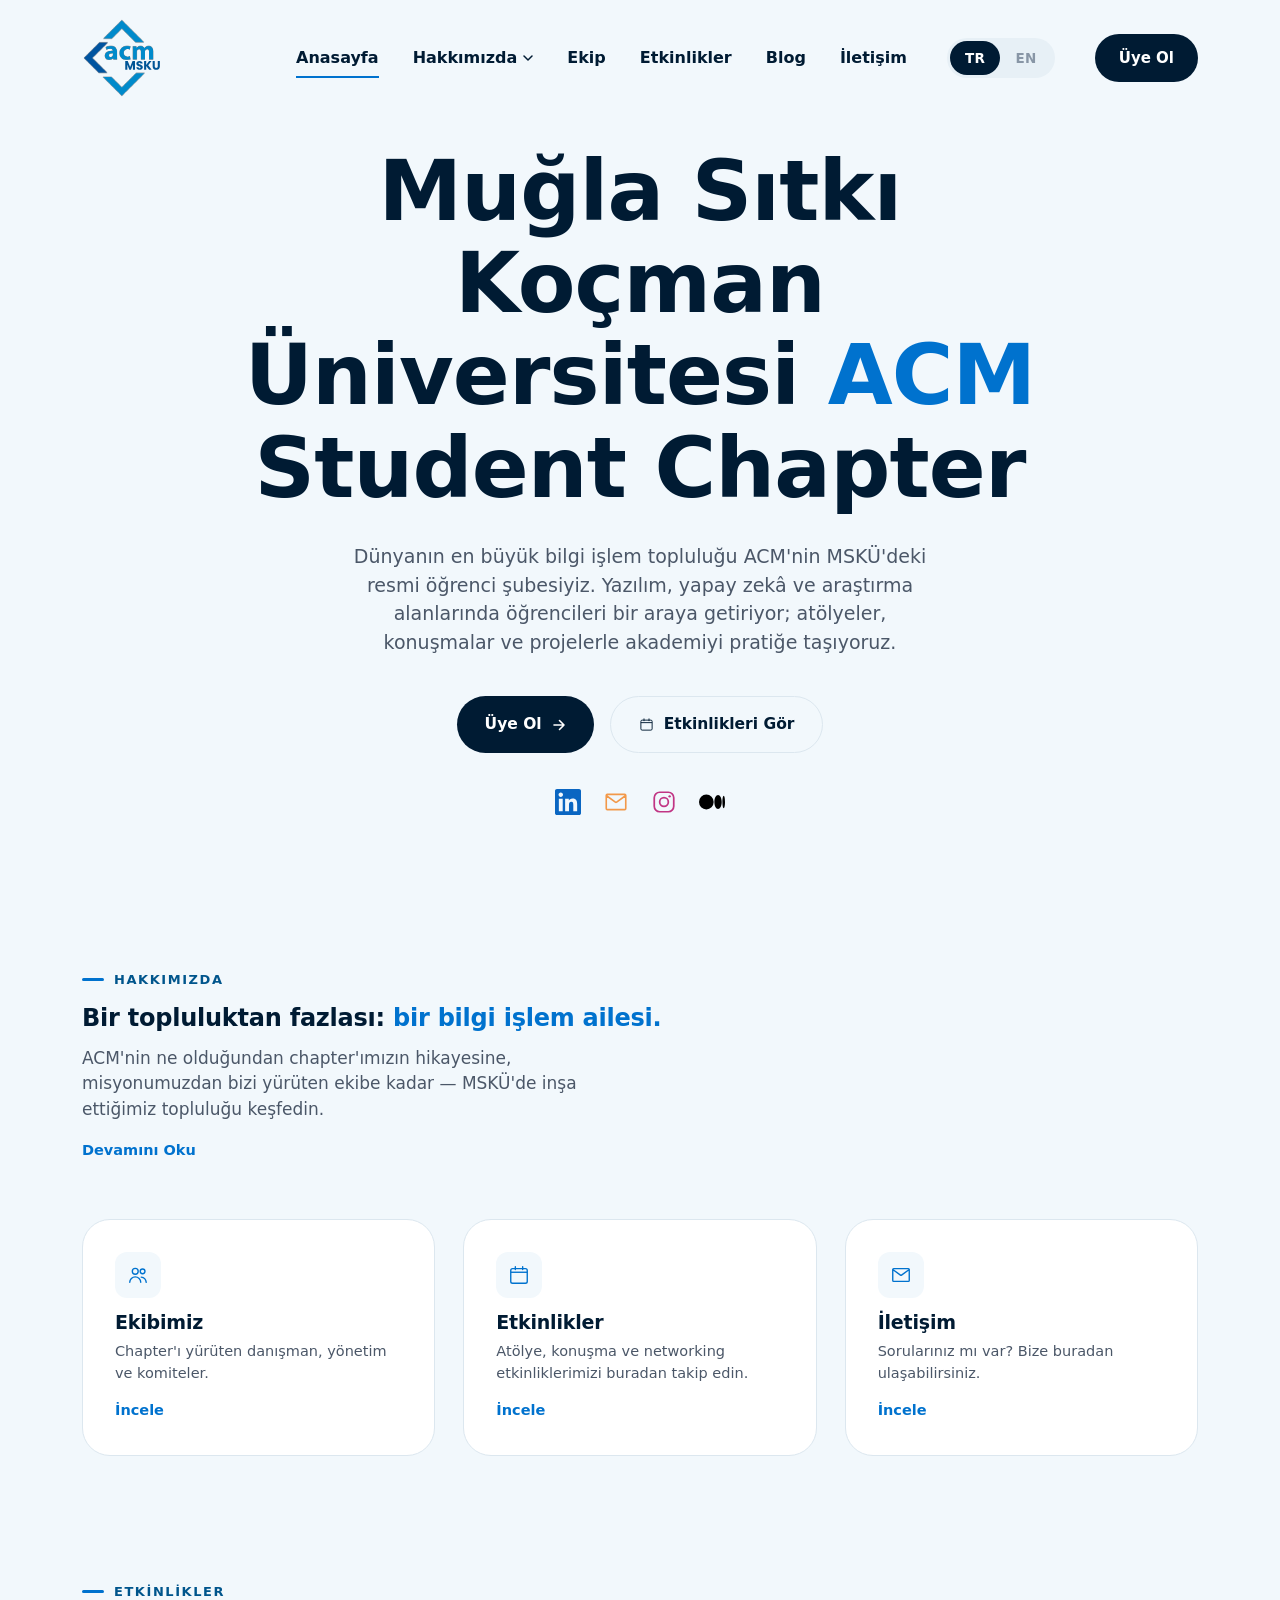
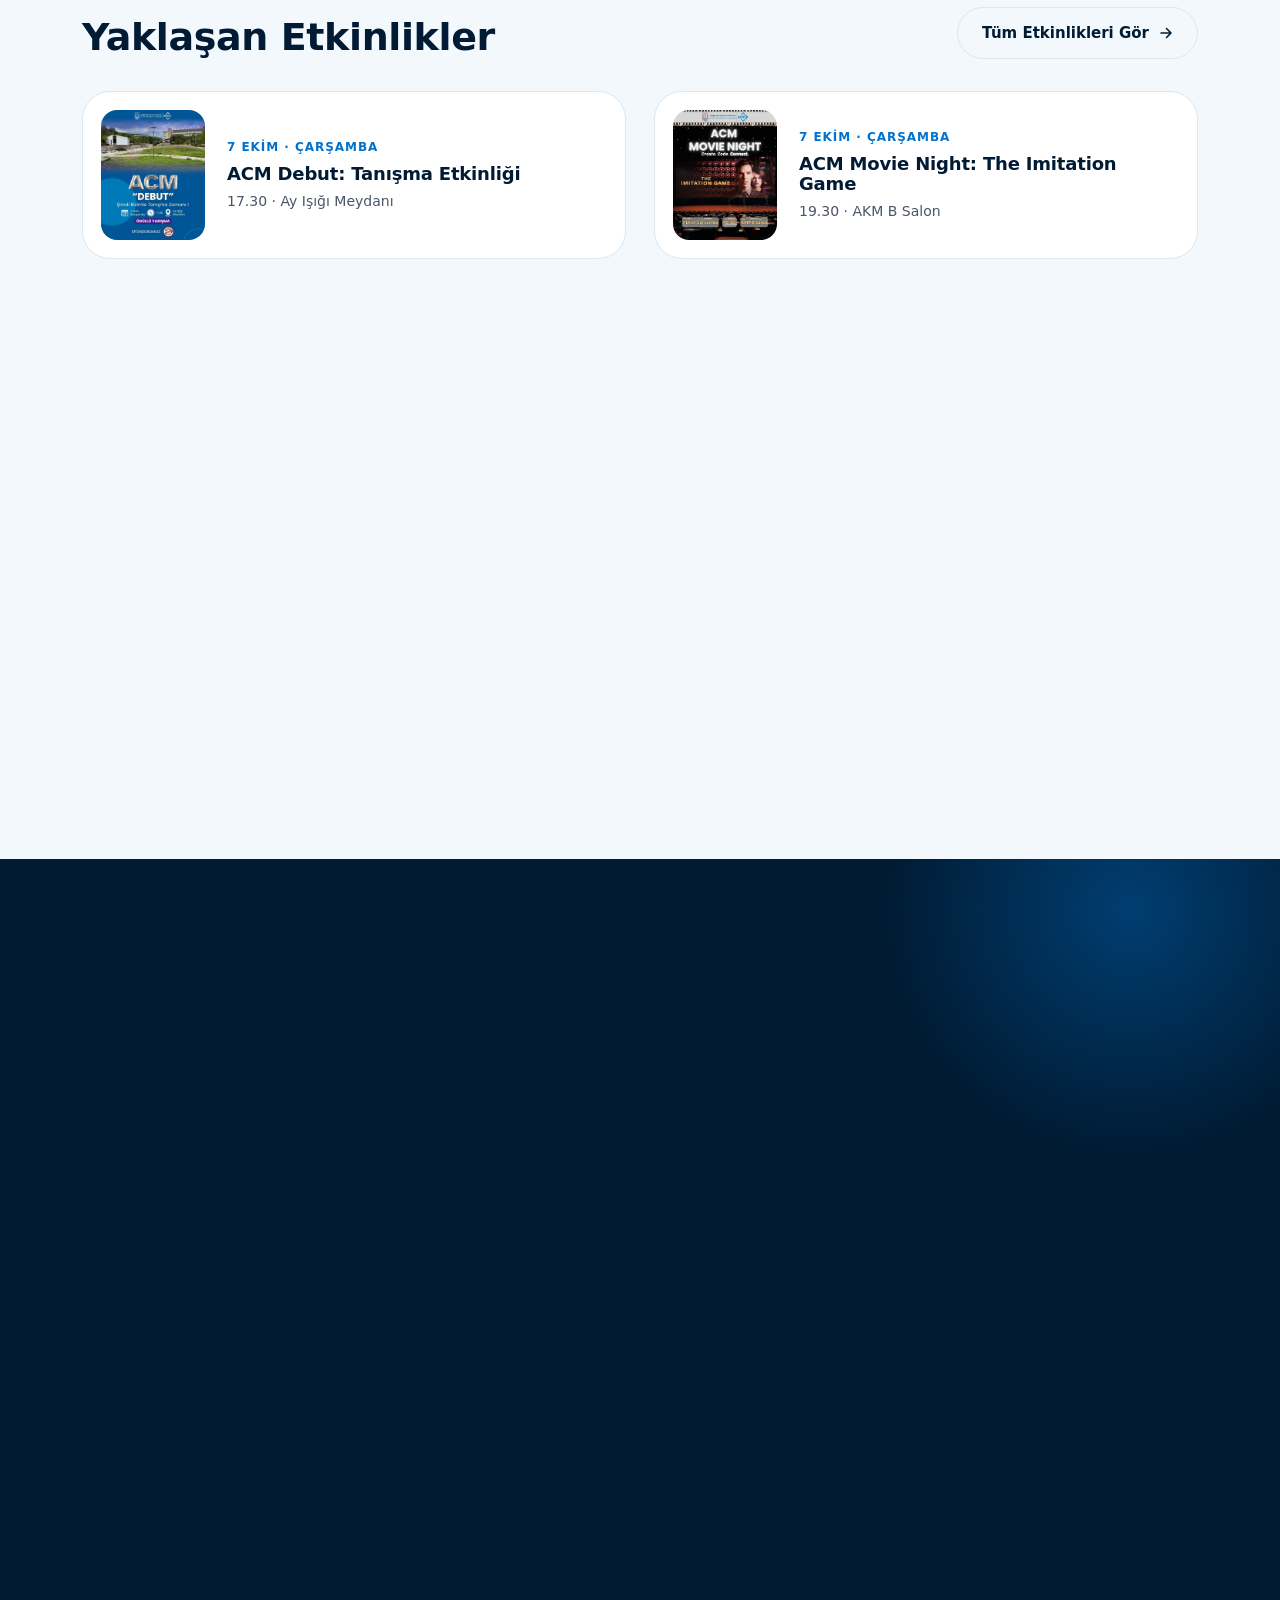
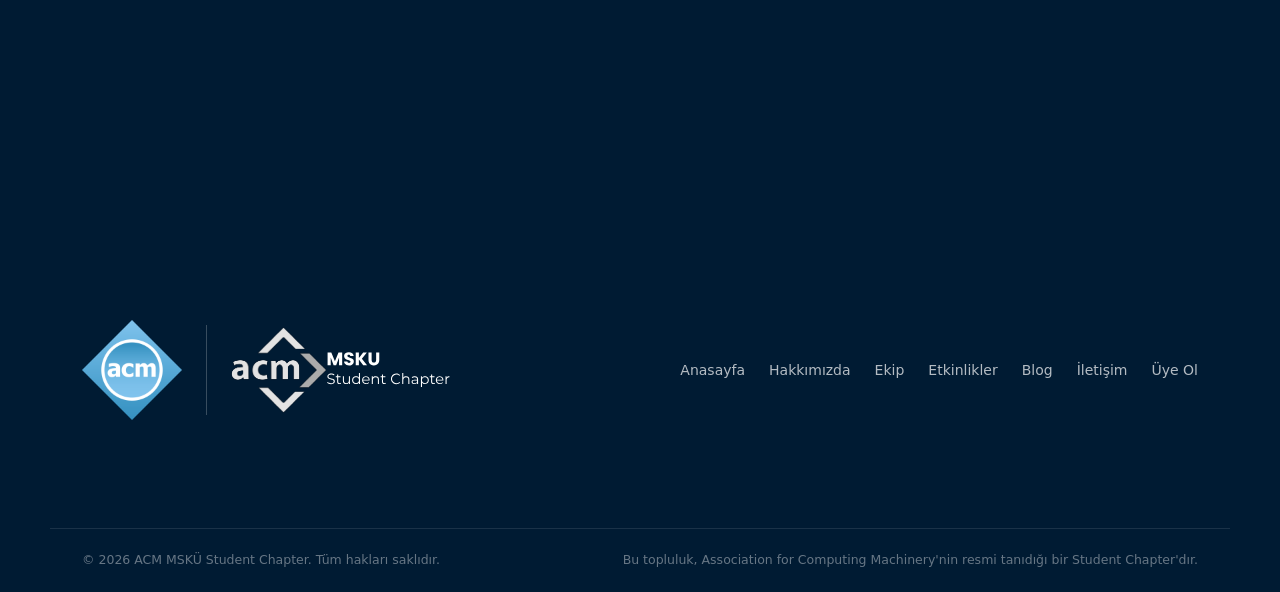
==== commit 0c9edbb8: "events added." ====
--- a/index.html
+++ b/index.html
@@ -82,13 +82,11 @@
           <span data-i18n="hero.cta.events">Etkinlikleri Gör</span>
         </a>
       </div>
-      <!-- TODO: gerçek sosyal medya / e-posta bağlantılarını girin -->
       <div class="hero-social" data-reveal>
-        <a class="hero-social-link hero-social-link--linkedin" href="#" target="_blank" rel="noopener" data-i18n-aria="aria.linkedin" aria-label="LinkedIn"><svg width="26" height="26" viewBox="0 0 24 24" fill="currentColor"><path d="M20.447 20.452h-3.554v-5.569c0-1.328-.027-3.037-1.852-3.037-1.853 0-2.136 1.445-2.136 2.939v5.667H9.351V9h3.414v1.561h.046c.477-.9 1.637-1.85 3.37-1.85 3.601 0 4.267 2.37 4.267 5.455v6.286zM5.337 7.433c-1.144 0-2.063-.926-2.063-2.065 0-1.138.92-2.063 2.063-2.063 1.14 0 2.064.925 2.064 2.063 0 1.139-.925 2.065-2.064 2.065zm1.782 13.019H3.555V9h3.564v11.452zM22.225 0H1.771C.792 0 0 .774 0 1.729v20.542C0 23.227.792 24 1.771 24h20.451C23.2 24 24 23.227 24 22.271V1.729C24 .774 23.2 0 22.222 0h.003z"/></svg></a>
+        <a class="hero-social-link hero-social-link--linkedin" href="https://www.linkedin.com/company/mskuacm" target="_blank" rel="noopener" data-i18n-aria="aria.linkedin" aria-label="LinkedIn"><svg width="26" height="26" viewBox="0 0 24 24" fill="currentColor"><path d="M20.447 20.452h-3.554v-5.569c0-1.328-.027-3.037-1.852-3.037-1.853 0-2.136 1.445-2.136 2.939v5.667H9.351V9h3.414v1.561h.046c.477-.9 1.637-1.85 3.37-1.85 3.601 0 4.267 2.37 4.267 5.455v6.286zM5.337 7.433c-1.144 0-2.063-.926-2.063-2.065 0-1.138.92-2.063 2.063-2.063 1.14 0 2.064.925 2.064 2.063 0 1.139-.925 2.065-2.064 2.065zm1.782 13.019H3.555V9h3.564v11.452zM22.225 0H1.771C.792 0 0 .774 0 1.729v20.542C0 23.227.792 24 1.771 24h20.451C23.2 24 24 23.227 24 22.271V1.729C24 .774 23.2 0 22.222 0h.003z"/></svg></a>
         <a class="hero-social-link hero-social-link--mail" href="mailto:acmmsku@mu.edu.tr" data-i18n-aria="aria.mail" aria-label="E-posta"><svg width="26" height="26" viewBox="0 0 24 24" fill="none"><path d="M3 6L11.4 12.1C11.7556 12.36 12.2444 12.36 12.6 12.1L21 6M4 5H20C20.5523 5 21 5.44772 21 6V18C21 18.5523 20.5523 19 20 19H4C3.44772 19 3 18.5523 3 18V6C3 5.44772 3.44772 5 4 5Z" stroke="currentColor" stroke-width="1.5" stroke-linecap="round" stroke-linejoin="round"/></svg></a>
-        <a class="hero-social-link hero-social-link--instagram" href="#" target="_blank" rel="noopener" data-i18n-aria="aria.instagram" aria-label="Instagram"><svg width="26" height="26" viewBox="0 0 24 24" fill="none"><rect x="3" y="3" width="18" height="18" rx="5" stroke="currentColor" stroke-width="1.6"/><circle cx="12" cy="12" r="4" stroke="currentColor" stroke-width="1.6"/><circle cx="17.2" cy="6.8" r="1.1" fill="currentColor"/></svg></a>
-        <a class="hero-social-link hero-social-link--github" href="#" target="_blank" rel="noopener" data-i18n-aria="aria.github" aria-label="GitHub"><svg width="26" height="26" viewBox="0 0 24 24" fill="currentColor"><path d="M12 0c-6.626 0-12 5.373-12 12 0 5.302 3.438 9.8 8.207 11.387.599.111.793-.261.793-.577v-2.234c-3.338.726-4.033-1.416-4.033-1.416-.546-1.387-1.333-1.756-1.333-1.756-1.089-.745.083-.729.083-.729 1.205.084 1.839 1.237 1.839 1.237 1.07 1.834 2.807 1.304 3.492.997.107-.775.418-1.305.762-1.604-2.665-.305-5.467-1.334-5.467-5.931 0-1.311.469-2.381 1.236-3.221-.124-.303-.535-1.524.117-3.176 0 0 1.008-.322 3.301 1.23.957-.266 1.983-.399 3.003-.404 1.02.005 2.047.138 3.006.404 2.291-1.552 3.297-1.23 3.297-1.23.653 1.653.242 2.874.118 3.176.77.84 1.235 1.911 1.235 3.221 0 4.609-2.807 5.624-5.479 5.921.43.372.823 1.102.823 2.222v3.293c0 .319.192.694.801.576 4.765-1.589 8.199-6.086 8.199-11.386 0-6.627-5.373-12-12-12z"/></svg></a>
-        <a class="hero-social-link hero-social-link--medium" href="#" target="_blank" rel="noopener" data-i18n-aria="aria.medium" aria-label="Medium"><svg width="26" height="26" viewBox="0 0 24 24" fill="currentColor"><path d="M13.54 12a6.8 6.8 0 01-6.77 6.82A6.8 6.8 0 010 12a6.8 6.8 0 016.77-6.82A6.8 6.8 0 0113.54 12zM20.96 12c0 3.54-1.51 6.42-3.38 6.42-1.87 0-3.38-2.88-3.38-6.42s1.51-6.42 3.38-6.42 3.38 2.88 3.38 6.42zM24 12c0 3.17-.53 5.75-1.19 5.75-.66 0-1.19-2.58-1.19-5.75s.53-5.75 1.19-5.75c.66 0 1.19 2.58 1.19 5.75z"/></svg></a>
+        <a class="hero-social-link hero-social-link--instagram" href="https://www.instagram.com/mskuacm/" target="_blank" rel="noopener" data-i18n-aria="aria.instagram" aria-label="Instagram"><svg width="26" height="26" viewBox="0 0 24 24" fill="none"><rect x="3" y="3" width="18" height="18" rx="5" stroke="currentColor" stroke-width="1.6"/><circle cx="12" cy="12" r="4" stroke="currentColor" stroke-width="1.6"/><circle cx="17.2" cy="6.8" r="1.1" fill="currentColor"/></svg></a>
+        <a class="hero-social-link hero-social-link--medium" href="https://medium.com/@mskuacm" target="_blank" rel="noopener" data-i18n-aria="aria.medium" aria-label="Medium"><svg width="26" height="26" viewBox="0 0 24 24" fill="currentColor"><path d="M13.54 12a6.8 6.8 0 01-6.77 6.82A6.8 6.8 0 010 12a6.8 6.8 0 016.77-6.82A6.8 6.8 0 0113.54 12zM20.96 12c0 3.54-1.51 6.42-3.38 6.42-1.87 0-3.38-2.88-3.38-6.42s1.51-6.42 3.38-6.42 3.38 2.88 3.38 6.42zM24 12c0 3.17-.53 5.75-1.19 5.75-.66 0-1.19-2.58-1.19-5.75s.53-5.75 1.19-5.75c.66 0 1.19 2.58 1.19 5.75z"/></svg></a>
       </div>
     </div>
   </section>
@@ -130,6 +128,38 @@
         <h3 data-i18n="nav.contact">İletişim</h3>
         <p data-i18n="quick.contact.body">Sorularınız mı var? Bize buradan ulaşabilirsiniz.</p>
         <span class="link-arrow" data-i18n="quick.more">İncele</span>
+      </a>
+    </div>
+  </section>
+
+  <!-- ============ YAKLAŞAN ETKİNLİKLER ============ -->
+  <section class="section home-events-section">
+    <div class="home-events-head" data-reveal>
+      <div>
+        <span class="kicker" data-i18n="events.kicker">Etkinlikler</span>
+        <h2 data-i18n="events.title">Yaklaşan Etkinlikler</h2>
+      </div>
+      <a href="etkinlikler.html" class="btn btn-soft">
+        <span data-i18n="events.all">Tüm Etkinlikleri Gör</span>
+        <svg width="14" height="14" viewBox="0 0 14 14" fill="none"><path d="M2 7H12M12 7L7.5 2.5M12 7L7.5 11.5" stroke="currentColor" stroke-width="1.6" stroke-linecap="round" stroke-linejoin="round"/></svg>
+      </a>
+    </div>
+    <div class="home-events-grid">
+      <a class="home-event-card" href="etkinlikler.html" data-reveal>
+        <div class="home-event-cover"><img src="assets/img/events/debut.jpeg" alt="ACM Debut etkinlik afişi"></div>
+        <div class="home-event-body">
+          <span class="home-event-date" data-i18n="events.date.oct7.short">7 Ekim · Çarşamba</span>
+          <h3 data-i18n="events.debut.title">ACM Debut: Tanışma Etkinliği</h3>
+          <span class="home-event-info">17.30 · Ay Işığı Meydanı</span>
+        </div>
+      </a>
+      <a class="home-event-card" href="etkinlikler.html" data-reveal>
+        <div class="home-event-cover"><img src="assets/img/events/movie-night.jpeg" alt="ACM Movie Night etkinlik afişi"></div>
+        <div class="home-event-body">
+          <span class="home-event-date" data-i18n="events.date.oct7.short">7 Ekim · Çarşamba</span>
+          <h3 data-i18n="events.movie.title">ACM Movie Night: The Imitation Game</h3>
+          <span class="home-event-info">19.30 · AKM B Salon</span>
+        </div>
       </a>
     </div>
   </section>
@@ -170,47 +200,24 @@
   <section id="uye-ol" class="section join">
     <div class="join-inner" data-reveal>
       <span class="kicker kicker--onblue kicker--center" data-i18n="join.kicker">Aramıza Katıl</span>
-      <h2 data-i18n="join.title">MSKÜ'de bilgi işlem topluluğunun bir parçası ol</h2>
       <p data-i18n="join.lead">
-        Üyelik ücretsizdir ve MSKÜ'de okuyan tüm bölümlerden öğrencilere açıktır. Atölyelere,
-        proje gruplarına ve networking etkinliklerine katılmak için hemen başvur.
+        Üyelik ücretsizdir ve MSKÜ'de okuyan tüm bölümlerden öğrencilere açıktır. Başvuru formunu doldur;
+        idari işler ekibimiz başvurunu alıp resmi üyelik işlemleri için seninle iletişime geçsin.
       </p>
       <div class="join-steps">
         <div class="join-step"><span class="join-step-num">01</span><span data-i18n="join.step1">Başvuru formunu doldur</span></div>
-        <div class="join-step"><span class="join-step-num">02</span><span data-i18n="join.step2">Topluluk kanalımıza katıl</span></div>
-        <div class="join-step"><span class="join-step-num">03</span><span data-i18n="join.step3">İlk etkinliğimizde buluşalım</span></div>
-      </div>
-
-      <!-- TODO: formsubmit.co hedef e-postasını gerçek adresle değiştirin. İlk gönderimde FormSubmit o adrese
-           bir onay e-postası gönderir; onaylanmadan form teslimatları çalışmaz. -->
-      <form class="join-form" action="https://formsubmit.co/acmmsku@mu.edu.tr" method="POST">
-        <input type="hidden" name="_subject" value="Yeni Üyelik Başvurusu — ACM MSKÜ">
-        <input type="hidden" name="_template" value="table">
-        <input type="hidden" name="_captcha" value="false">
-        <div class="join-form-row">
-          <label>
-            <span data-i18n="join.form.name">Ad Soyad</span>
-            <input type="text" name="Ad Soyad" required>
-          </label>
-          <label>
-            <span data-i18n="join.form.dept">Bölüm</span>
-            <input type="text" name="Bölüm" required>
-          </label>
-        </div>
-        <label>
-          <span data-i18n="join.form.email">Öğrenci E-postası</span>
-          <input type="email" name="E-posta" required>
-        </label>
-        <button type="submit" class="btn btn-onblue">
-          <span data-i18n="join.form.submit">Başvuruyu Gönder</span>
-          <svg width="14" height="14" viewBox="0 0 14 14" fill="none"><path d="M2 7H12M12 7L7.5 2.5M12 7L7.5 11.5" stroke="currentColor" stroke-width="1.6" stroke-linecap="round" stroke-linejoin="round"/></svg>
-        </button>
-      </form>
+        <div class="join-step"><span class="join-step-num">02</span><span data-i18n="join.step2">İdari işler ekibimiz başvurunu alsın</span></div>
+        <div class="join-step"><span class="join-step-num">03</span><span data-i18n="join.step3">Resmi üyelik için seninle iletişime geçelim</span></div>
+      </div>
+
+      <a href="https://tally.so/r/q46l4Y" class="btn btn-onblue" target="_blank" rel="noopener">
+        <span data-i18n="join.apply">Üyelik Formunu Doldur</span>
+        <svg width="14" height="14" viewBox="0 0 14 14" fill="none"><path d="M2 7H12M12 7L7.5 2.5M12 7L7.5 11.5" stroke="currentColor" stroke-width="1.6" stroke-linecap="round" stroke-linejoin="round"/></svg>
+      </a>
 
       <div class="join-divider"><span data-i18n="join.or">veya</span></div>
 
-      <!-- TODO: WhatsApp grup davet linkini güncelleyin -->
-      <a href="#" class="btn btn-outline-onblue" target="_blank" rel="noopener">
+      <a href="https://chat.whatsapp.com/DdUwGFTEdpZ2QlzF4hMbMn" class="btn btn-outline-onblue" target="_blank" rel="noopener">
         <svg width="16" height="16" viewBox="0 0 24 24" fill="currentColor"><path d="M17.472 14.382c-.297-.149-1.758-.867-2.03-.967-.273-.099-.471-.148-.67.15-.197.297-.767.966-.94 1.164-.173.199-.347.223-.644.075-.297-.15-1.255-.463-2.39-1.475-.883-.788-1.48-1.761-1.653-2.059-.173-.297-.018-.458.13-.606.134-.133.298-.347.446-.52.149-.174.198-.298.298-.497.099-.198.05-.371-.025-.52-.075-.149-.669-1.612-.916-2.207-.242-.579-.487-.5-.669-.51-.173-.008-.371-.01-.57-.01-.198 0-.52.074-.792.372-.272.297-1.04 1.016-1.04 2.479 0 1.462 1.065 2.875 1.213 3.074.149.198 2.096 3.2 5.077 4.487.709.306 1.262.489 1.694.625.712.227 1.36.195 1.871.118.571-.085 1.758-.719 2.006-1.413.248-.694.248-1.289.173-1.413-.074-.124-.272-.198-.57-.347m-5.421 7.403h-.004a9.87 9.87 0 01-5.031-1.378l-.361-.214-3.741.982.998-3.648-.235-.374a9.86 9.86 0 01-1.51-5.26c.001-5.45 4.436-9.884 9.888-9.884 2.64 0 5.122 1.03 6.988 2.898a9.825 9.825 0 012.893 6.994c-.003 5.45-4.437 9.884-9.885 9.884m8.413-18.297A11.815 11.815 0 0012.05 0C5.495 0 .16 5.335.157 11.892c0 2.096.547 4.142 1.588 5.945L.057 24l6.305-1.654a11.882 11.882 0 005.683 1.448h.005c6.554 0 11.89-5.335 11.893-11.893a11.821 11.821 0 00-3.48-8.413"/></svg>
         <span data-i18n="join.whatsapp">WhatsApp Grubuna Katıl</span>
       </a>
--- a/assets/css/style.css
+++ b/assets/css/style.css
@@ -112,6 +112,30 @@
 .quicklink-card .link-arrow { margin-top: 4px; pointer-events: none; }
 .quicklink-card:hover .link-arrow { border-color: var(--blue-500); }
 
+/* ---------- Homepage upcoming events ---------- */
+.home-events-section { padding-top: 0; }
+.home-events-head {
+  display: flex; align-items: flex-end; justify-content: space-between; gap: 24px; flex-wrap: wrap;
+  margin-bottom: 32px;
+}
+.home-events-head h2 { font-size: clamp(28px, 3.4vw, 38px); }
+.home-events-grid { display: grid; grid-template-columns: repeat(2, 1fr); gap: 28px; }
+.home-event-card {
+  display: flex; align-items: center; gap: 22px; padding: 18px;
+  background: var(--paper); border: 1px solid var(--line); border-radius: var(--radius-lg);
+  transition: all .3s var(--ease);
+}
+.home-event-card:hover { border-color: var(--blue-400); box-shadow: var(--shadow-md); transform: translateY(-4px); }
+.home-event-cover {
+  width: 104px; aspect-ratio: 4 / 5; border-radius: var(--radius-md); overflow: hidden;
+  background: var(--blue-50); flex-shrink: 0;
+}
+.home-event-cover img { width: 100%; height: 100%; object-fit: cover; display: block; }
+.home-event-body { display: flex; flex-direction: column; gap: 8px; min-width: 0; }
+.home-event-date { font-size: 12px; font-weight: 700; text-transform: uppercase; letter-spacing: 0.08em; color: var(--blue-500); }
+.home-event-body h3 { font-size: 18px; }
+.home-event-info { font-size: 14px; color: var(--ink-soft); }
+
 /* ---------- Homepage featured article (Medium) ---------- */
 .featured-section { padding-top: 0; }
 .featured-card {
@@ -283,7 +307,6 @@
 .hero-social-link--linkedin { color: #0A66C2; }
 .hero-social-link--mail { color: #F2994A; }
 .hero-social-link--instagram { color: #C13584; }
-.hero-social-link--github { color: var(--ink-soft); }
 .hero-social-link--medium { color: #000; }
 
 /* ==========================================================================
@@ -483,6 +506,13 @@
 .blog-card-author { font-size: 13.5px; font-weight: 600; color: var(--ink); }
 .blog-card-date { font-size: 12px; color: var(--ink-faint); }
 .blog-card-body .btn { align-self: flex-start; }
+
+/* Etkinlik kartları (blog-card üzerine) */
+.event-card-cover { aspect-ratio: 4 / 5; }
+.event-card .blog-card-body p { -webkit-line-clamp: unset; }
+.event-card .blog-card-body .btn { margin-top: auto; }
+.event-card-meta { display: flex; flex-wrap: wrap; gap: 8px 18px; font-size: 13.5px; font-weight: 600; color: var(--blue-600); }
+.event-card-meta li { display: inline-flex; align-items: center; gap: 6px; }
 
 /* ==========================================================================
    JOIN (Üye Ol)
@@ -633,6 +663,7 @@
 
   .quicklinks-grid { grid-template-columns: 1fr; }
   .blog-grid { grid-template-columns: 1fr; }
+  .home-events-grid { grid-template-columns: 1fr; }
 
   .people-grid { grid-template-columns: repeat(auto-fit, minmax(150px, 220px)); gap: 16px; }
   .join-form-row { grid-template-columns: 1fr; }
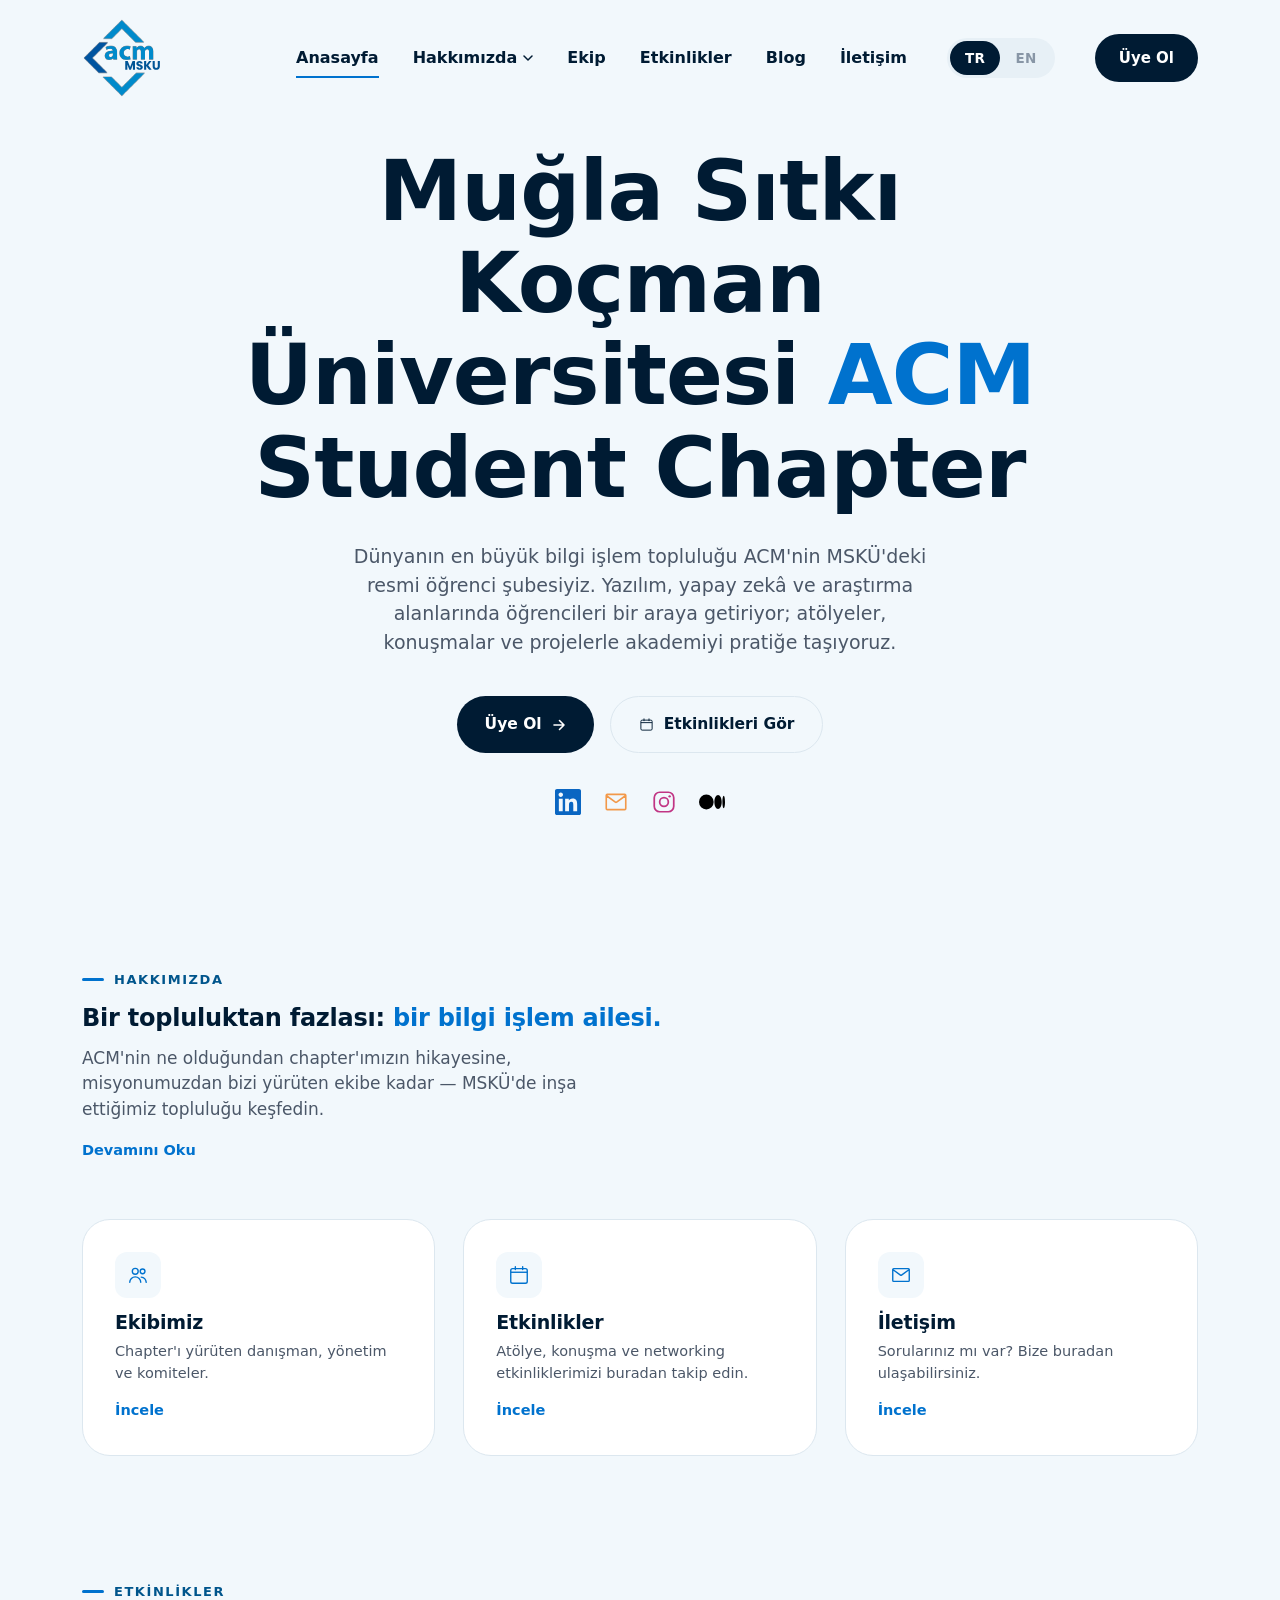
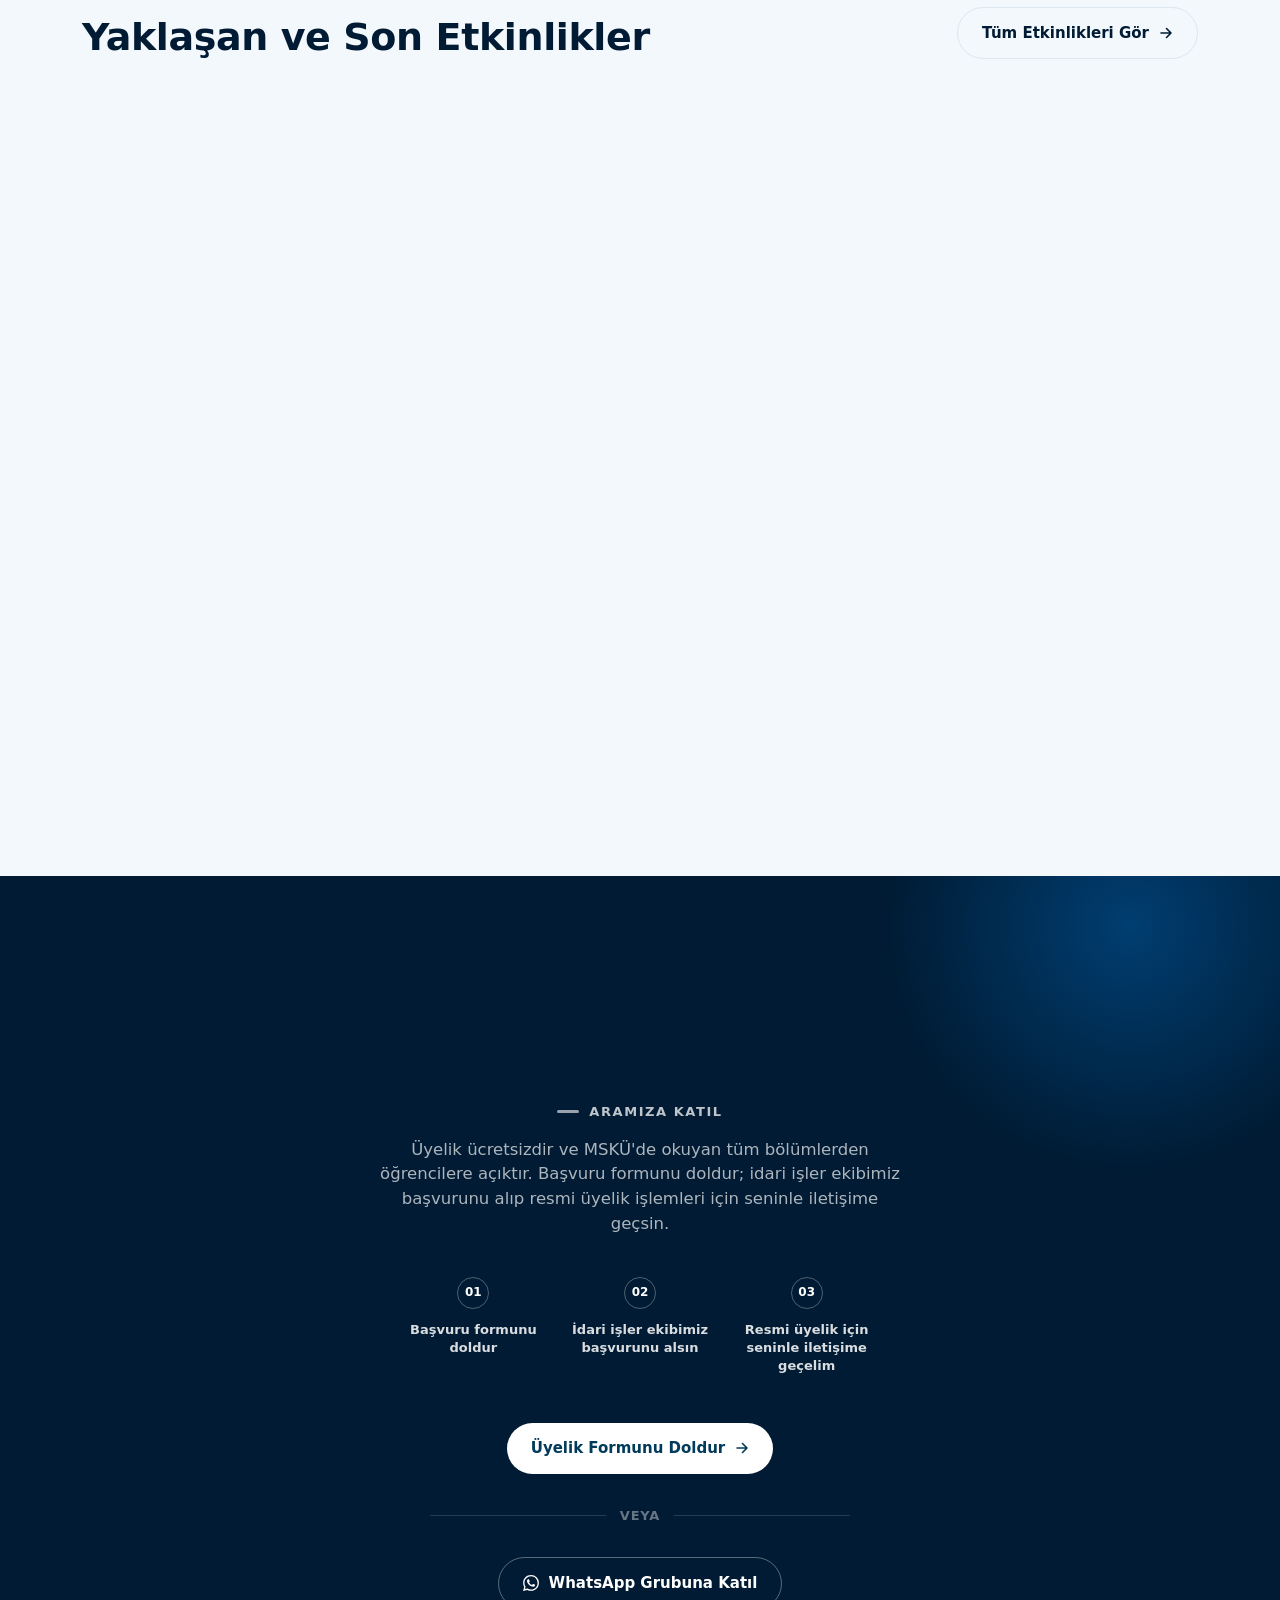
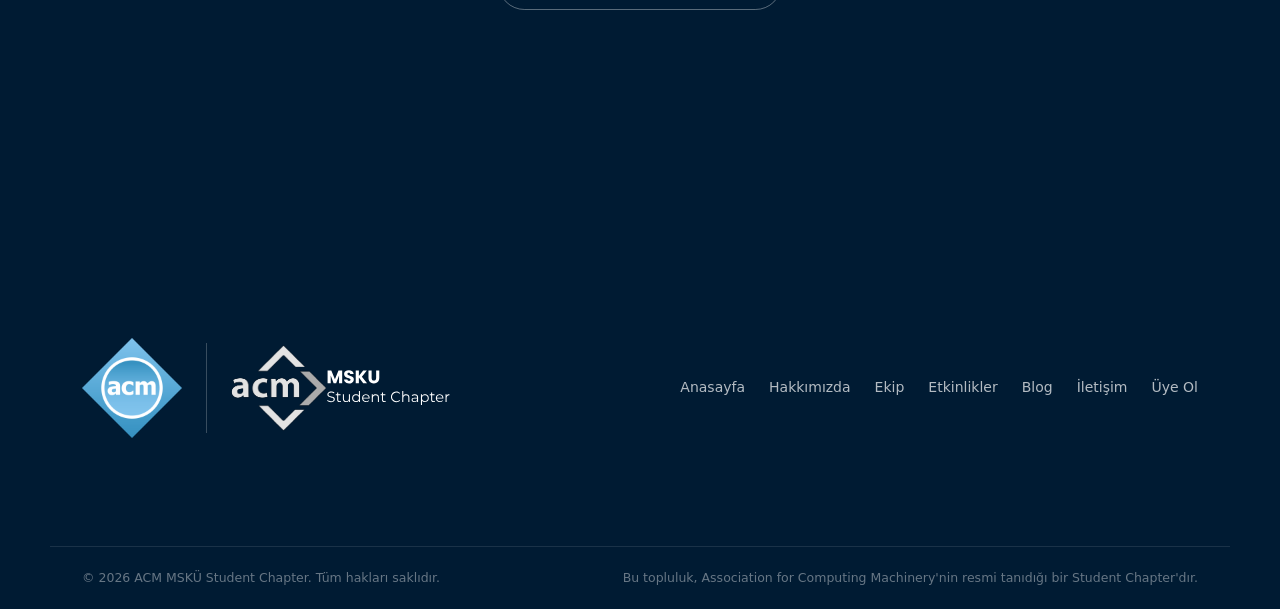
==== commit cde00fe9: "new event post added." ====
--- a/index.html
+++ b/index.html
@@ -137,7 +137,7 @@
     <div class="home-events-head" data-reveal>
       <div>
         <span class="kicker" data-i18n="events.kicker">Etkinlikler</span>
-        <h2 data-i18n="events.title">Yaklaşan Etkinlikler</h2>
+        <h2 data-i18n="home.events.title">Yaklaşan ve Son Etkinlikler</h2>
       </div>
       <a href="etkinlikler.html" class="btn btn-soft">
         <span data-i18n="events.all">Tüm Etkinlikleri Gör</span>
@@ -145,54 +145,33 @@
       </a>
     </div>
     <div class="home-events-grid">
-      <a class="home-event-card" href="etkinlikler.html" data-reveal>
-        <div class="home-event-cover"><img src="assets/img/events/debut.jpeg" alt="ACM Debut etkinlik afişi"></div>
+      <a class="home-event-card" href="etkinlik-teknopark.html" data-reveal>
+        <div class="home-event-cover"><img src="assets/img/events/teknopark.jpeg" alt="İzmir Teknopark teknik gezi afişi"></div>
         <div class="home-event-body">
-          <span class="home-event-date" data-i18n="events.date.oct7.short">7 Ekim · Çarşamba</span>
-          <h3 data-i18n="events.debut.title">ACM Debut: Tanışma Etkinliği</h3>
-          <span class="home-event-info">17.30 · Ay Işığı Meydanı</span>
+          <div class="home-event-top"><span class="home-event-tag home-event-tag--upcoming" data-i18n="events.tag.upcoming">Yaklaşan</span><span class="home-event-date" data-i18n="events.date.oct23.short">23 Ekim · Cuma</span></div>
+          <h3 data-i18n="events.teknopark.title">İzmir Teknopark Demo Day ve Teknik Gezi</h3>
+          <span class="home-event-info">İzmir Teknopark</span>
+          <span class="link-arrow home-event-more" data-i18n="events.details">Detayları Gör</span>
         </div>
       </a>
-      <a class="home-event-card" href="etkinlikler.html" data-reveal>
+      <a class="home-event-card" href="etkinlik-riselab.html" data-reveal>
+        <div class="home-event-cover"><img src="assets/img/events/riselabevent.jpg" alt="Research Bridge: RISE Lab x MED etkinlik afişi"></div>
+        <div class="home-event-body">
+          <div class="home-event-top"><span class="home-event-tag" data-i18n="events.tag.past">Geçmiş</span><span class="home-event-date" data-i18n="events.date.oct15.short">15 Ekim · Perşembe</span></div>
+          <h3 data-i18n="events.riselab.title">Research Bridge: RISE Lab x MED</h3>
+          <span class="home-event-info">12.30 – 14.00 · Tıp Fakültesi Morfoloji Binası Amfi 2</span>
+          <span class="link-arrow home-event-more" data-i18n="events.details">Detayları Gör</span>
+        </div>
+      </a>
+      <a class="home-event-card" href="etkinlik-movie-night.html" data-reveal>
         <div class="home-event-cover"><img src="assets/img/events/movie-night.jpeg" alt="ACM Movie Night etkinlik afişi"></div>
         <div class="home-event-body">
-          <span class="home-event-date" data-i18n="events.date.oct7.short">7 Ekim · Çarşamba</span>
+          <div class="home-event-top"><span class="home-event-tag" data-i18n="events.tag.past">Geçmiş</span><span class="home-event-date" data-i18n="events.date.oct7.short">7 Ekim · Çarşamba</span></div>
           <h3 data-i18n="events.movie.title">ACM Movie Night: The Imitation Game</h3>
           <span class="home-event-info">19.30 · AKM B Salon</span>
+          <span class="link-arrow home-event-more" data-i18n="events.details">Detayları Gör</span>
         </div>
       </a>
-    </div>
-  </section>
-
-  <!-- ============ BU AYIN MAKALESİ ============ -->
-  <section class="section featured-section">
-    <div class="featured-card" data-reveal>
-      <div class="featured-card-cover">
-        <img src="assets/img/medium/sumeyye_vit.webp" alt="">
-      </div>
-      <div class="featured-card-body">
-        <span class="kicker" data-i18n="featured.kicker">Bu Ayın Makalesi</span>
-        <h3>ViT vs Swin Transformer: Global Attention vs Windowed Attention — A Small Experiment on CIFAR-10</h3>
-        <p>
-          In the first post of this series, ConvNeXt kept coming back to one comparison point: Swin
-          Transformer. This post asks a more basic question: what made Swin necessary in the first
-          place, when Vision Transformer already existed a year earlier?
-        </p>
-        <div class="blog-card-meta">
-          <img class="blog-card-avatar" src="assets/img/board/sumeyye.jpeg" alt="">
-          <div class="blog-card-meta-text">
-            <span class="blog-card-author">Sümeyye Saray</span>
-            <span class="blog-card-date">23 Temmuz 2026</span>
-          </div>
-        </div>
-      </div>
-      <div class="featured-card-actions">
-        <a href="https://medium.com/@sumeyyesaray478/vit-vs-swin-transformer-global-attention-vs-windowed-attention-a-small-experiment-on-cifar-10-1e149b57029a" class="btn btn-soft" target="_blank" rel="noopener">
-          <span data-i18n="featured.cta">Medium'da Oku</span>
-          <svg width="14" height="14" viewBox="0 0 14 14" fill="none"><path d="M2 7H12M12 7L7.5 2.5M12 7L7.5 11.5" stroke="currentColor" stroke-width="1.6" stroke-linecap="round" stroke-linejoin="round"/></svg>
-        </a>
-        <a href="blog.html" class="link-arrow" data-i18n="featured.allPosts">Tüm Yazılar</a>
-      </div>
     </div>
   </section>
 
--- a/assets/css/style.css
+++ b/assets/css/style.css
@@ -119,41 +119,28 @@
   margin-bottom: 32px;
 }
 .home-events-head h2 { font-size: clamp(28px, 3.4vw, 38px); }
-.home-events-grid { display: grid; grid-template-columns: repeat(2, 1fr); gap: 28px; }
+.home-events-grid { display: grid; grid-template-columns: repeat(3, 1fr); gap: 28px; }
 .home-event-card {
-  display: flex; align-items: center; gap: 22px; padding: 18px;
+  display: flex; flex-direction: column; overflow: hidden;
   background: var(--paper); border: 1px solid var(--line); border-radius: var(--radius-lg);
   transition: all .3s var(--ease);
 }
 .home-event-card:hover { border-color: var(--blue-400); box-shadow: var(--shadow-md); transform: translateY(-4px); }
-.home-event-cover {
-  width: 104px; aspect-ratio: 4 / 5; border-radius: var(--radius-md); overflow: hidden;
-  background: var(--blue-50); flex-shrink: 0;
-}
-.home-event-cover img { width: 100%; height: 100%; object-fit: cover; display: block; }
-.home-event-body { display: flex; flex-direction: column; gap: 8px; min-width: 0; }
+.home-event-cover { aspect-ratio: 4 / 5; overflow: hidden; background: var(--blue-50); }
+.home-event-cover img { width: 100%; height: 100%; object-fit: cover; display: block; transition: transform .5s var(--ease); }
+.home-event-card:hover .home-event-cover img { transform: scale(1.03); }
+.home-event-body { display: flex; flex-direction: column; gap: 10px; flex: 1; min-width: 0; padding: 22px 24px 26px; }
+.home-event-top { display: flex; align-items: center; gap: 10px; flex-wrap: wrap; }
+.home-event-tag {
+  font-size: 11px; font-weight: 700; text-transform: uppercase; letter-spacing: 0.08em;
+  padding: 4px 10px; border-radius: 999px; background: var(--line-soft); color: var(--ink-soft);
+}
+.home-event-tag--upcoming { background: var(--blue-500); color: #fff; }
 .home-event-date { font-size: 12px; font-weight: 700; text-transform: uppercase; letter-spacing: 0.08em; color: var(--blue-500); }
-.home-event-body h3 { font-size: 18px; }
-.home-event-info { font-size: 14px; color: var(--ink-soft); }
-
-/* ---------- Homepage featured article (Medium) ---------- */
-.featured-section { padding-top: 0; }
-.featured-card {
-  display: flex; align-items: center; gap: 32px; flex-wrap: wrap;
-  background: var(--paper); border: 1px solid var(--line); border-radius: var(--radius-lg);
-  padding: 40px;
-}
-.featured-card-cover {
-  width: 220px; aspect-ratio: 16 / 9; border-radius: var(--radius-md); overflow: hidden;
-  background: var(--blue-50); flex-shrink: 0;
-}
-.featured-card-cover img { width: 100%; height: 100%; object-fit: cover; display: block; }
-.featured-card-body { flex: 1 1 320px; display: flex; flex-direction: column; gap: 14px; }
-.featured-card-body .kicker { margin-bottom: 0; }
-.featured-card-body h3 { font-size: 21px; }
-.featured-card-body p { font-size: 15px; color: var(--ink-soft); }
-.featured-card-actions { display: flex; align-items: center; gap: 24px; flex-wrap: wrap; }
-.featured-card-actions .link-arrow { margin-top: 0; }
+.home-event-body h3 { font-size: 19px; line-height: 1.3; }
+.home-event-info { font-size: 14.5px; color: var(--ink-soft); }
+.home-event-card .home-event-more { align-self: flex-start; margin-top: auto; padding-top: 6px; pointer-events: none; }
+.home-event-card:hover .home-event-more { border-color: var(--blue-500); }
 
 .section-head { max-width: 680px; margin-bottom: 56px; }
 .section-head--solo { max-width: none; margin: 0 auto 40px; text-align: center; }
@@ -513,6 +500,90 @@
 .event-card .blog-card-body .btn { margin-top: auto; }
 .event-card-meta { display: flex; flex-wrap: wrap; gap: 8px 18px; font-size: 13.5px; font-weight: 600; color: var(--blue-600); }
 .event-card-meta li { display: inline-flex; align-items: center; gap: 6px; }
+.event-card-cover { display: block; }
+
+/* Yaklaşan etkinlik: tek, yatay kart */
+.event-upcoming .event-card { flex-direction: row; }
+.event-upcoming .event-card-cover { flex: 0 0 38%; aspect-ratio: 4 / 5; }
+.event-upcoming .blog-card-body { padding: 36px; justify-content: center; }
+.event-upcoming .blog-card-body h3 { font-size: 24px; }
+.event-upcoming .blog-card-body .btn { margin-top: 6px; }
+
+/* Geçmiş etkinlikler */
+.event-past-section { padding-top: 0; }
+.event-grid--past { display: grid; grid-template-columns: repeat(3, 1fr); gap: 28px; }
+
+/* ==========================================================================
+   ETKİNLİK DETAY SAYFASI
+   ========================================================================== */
+.event-back {
+  display: inline-flex; align-items: center; gap: 8px; margin-bottom: 32px;
+  font-size: 14px; font-weight: 600; color: var(--ink-soft); transition: color .2s var(--ease);
+}
+.event-back:hover { color: var(--blue-500); }
+.event-detail-grid { display: grid; grid-template-columns: minmax(0, 400px) 1fr; gap: 56px; align-items: start; }
+.event-detail-poster { position: sticky; top: 120px; }
+.event-detail-poster img {
+  width: 100%; border-radius: var(--radius-lg); border: 1px solid var(--line); box-shadow: var(--shadow-md);
+}
+.event-detail-body { display: flex; flex-direction: column; gap: 20px; }
+.event-detail-body .kicker { margin-bottom: 0; }
+.event-detail-body h1 { font-size: clamp(30px, 4vw, 46px); line-height: 1.1; }
+.event-detail-body .btn { align-self: flex-start; }
+.event-detail-text { display: flex; flex-direction: column; gap: 16px; color: var(--ink-soft); font-size: 16.5px; }
+.event-detail-text h3 { font-size: 18px; color: var(--blue-900); margin-top: 8px; }
+.event-program { display: flex; flex-direction: column; gap: 10px; }
+.event-program li {
+  display: flex; gap: 16px; padding: 14px 18px; background: var(--paper);
+  border: 1px solid var(--line); border-radius: var(--radius-md); font-size: 15px;
+}
+.event-program-time { font-weight: 700; color: var(--blue-600); white-space: nowrap; }
+.event-partners { font-size: 14.5px; padding-top: 16px; border-top: 1px solid var(--line); }
+
+.event-sponsors-section { padding-top: 0; }
+.event-sponsors {
+  display: flex; align-items: center; justify-content: space-between; gap: 40px; flex-wrap: wrap;
+  background: var(--paper); border: 1px solid var(--line); border-radius: var(--radius-lg); padding: 40px;
+}
+.event-sponsors-text { flex: 1 1 320px; display: flex; flex-direction: column; gap: 12px; }
+.event-sponsors-text .kicker { margin-bottom: 0; }
+.event-sponsors-text h2 { font-size: clamp(24px, 3vw, 30px); }
+.event-sponsors-text p { color: var(--ink-soft); font-size: 15.5px; max-width: 560px; }
+.event-sponsors-logos { display: flex; gap: 20px; flex-wrap: wrap; }
+.event-sponsor-logo {
+  width: 170px; display: flex; flex-direction: column; align-items: center; gap: 12px;
+  padding: 22px 16px; border: 1px solid var(--line-soft); border-radius: var(--radius-md); background: #fff;
+  text-align: center; font-size: 13px; font-weight: 600; color: var(--ink-soft);
+}
+.event-sponsor-logo img { height: 88px; width: auto; object-fit: contain; }
+.event-sponsor-logo--wide { width: 300px; justify-content: center; }
+.event-sponsor-logo--wide img { height: auto; width: 100%; max-height: 88px; }
+
+.event-gallery-section { padding-top: 0; }
+.event-gallery { display: grid; grid-template-columns: repeat(auto-fill, minmax(260px, 1fr)); gap: 16px; }
+.event-gallery-item {
+  display: block; aspect-ratio: 4 / 3; overflow: hidden;
+  border-radius: var(--radius-md); background: var(--blue-50);
+}
+.event-gallery-item img { width: 100%; height: 100%; object-fit: cover; transition: transform .5s var(--ease); }
+.event-gallery-item:hover img { transform: scale(1.04); }
+
+/* Lightbox (fotoğraf büyütme) */
+.lightbox {
+  position: fixed; inset: 0; z-index: 1000; display: none; align-items: center; justify-content: center;
+  background: rgba(0, 12, 24, 0.92); padding: 56px 72px;
+}
+.lightbox.is-open { display: flex; }
+.lightbox img { max-width: 100%; max-height: 100%; border-radius: var(--radius-sm); object-fit: contain; }
+.lightbox-btn {
+  position: absolute; width: 48px; height: 48px; border-radius: 50%;
+  display: flex; align-items: center; justify-content: center;
+  color: #fff; background: rgba(255,255,255,0.1); transition: background .2s var(--ease);
+}
+.lightbox-btn:hover { background: rgba(255,255,255,0.22); }
+.lightbox-close { top: 16px; right: 16px; }
+.lightbox-prev { left: 12px; top: 50%; transform: translateY(-50%); }
+.lightbox-next { right: 12px; top: 50%; transform: translateY(-50%); }
 
 /* ==========================================================================
    JOIN (Üye Ol)
@@ -637,6 +708,11 @@
   .acm-band-inner { grid-template-columns: 1fr; }
   .acm-logo-wrap { justify-self: center; order: -1; }
   .quicklinks-grid { grid-template-columns: 1fr 1fr; }
+  .event-grid--past { grid-template-columns: 1fr 1fr; }
+  .home-events-grid { gap: 18px; }
+  .home-event-body { padding: 18px 18px 22px; }
+  .event-detail-grid { grid-template-columns: 1fr; gap: 32px; }
+  .event-detail-poster { position: static; max-width: 360px; }
 }
 
 @media (max-width: 720px) {
@@ -664,6 +740,19 @@
   .quicklinks-grid { grid-template-columns: 1fr; }
   .blog-grid { grid-template-columns: 1fr; }
   .home-events-grid { grid-template-columns: 1fr; }
+  .home-event-card { flex-direction: row; align-items: stretch; gap: 16px; padding: 14px; }
+  .home-event-cover { width: 130px; flex-shrink: 0; border-radius: var(--radius-md); }
+  .home-event-body { padding: 4px 0; justify-content: center; }
+  .home-event-body h3 { font-size: 17px; }
+  .home-event-card .home-event-more { margin-top: 4px; }
+  .event-grid--past { grid-template-columns: 1fr; }
+  .event-upcoming .event-card { flex-direction: column; }
+  .event-upcoming .blog-card-body { padding: 26px; }
+  .lightbox { padding: 64px 12px; }
+  .event-sponsors { padding: 26px; }
+  .event-sponsor-logo { width: calc(50% - 10px); }
+  .event-sponsor-logo--wide { width: 100%; padding: 28px 24px; }
+  .lightbox-prev, .lightbox-next { top: auto; bottom: 8px; transform: none; }
 
   .people-grid { grid-template-columns: repeat(auto-fit, minmax(150px, 220px)); gap: 16px; }
   .join-form-row { grid-template-columns: 1fr; }
